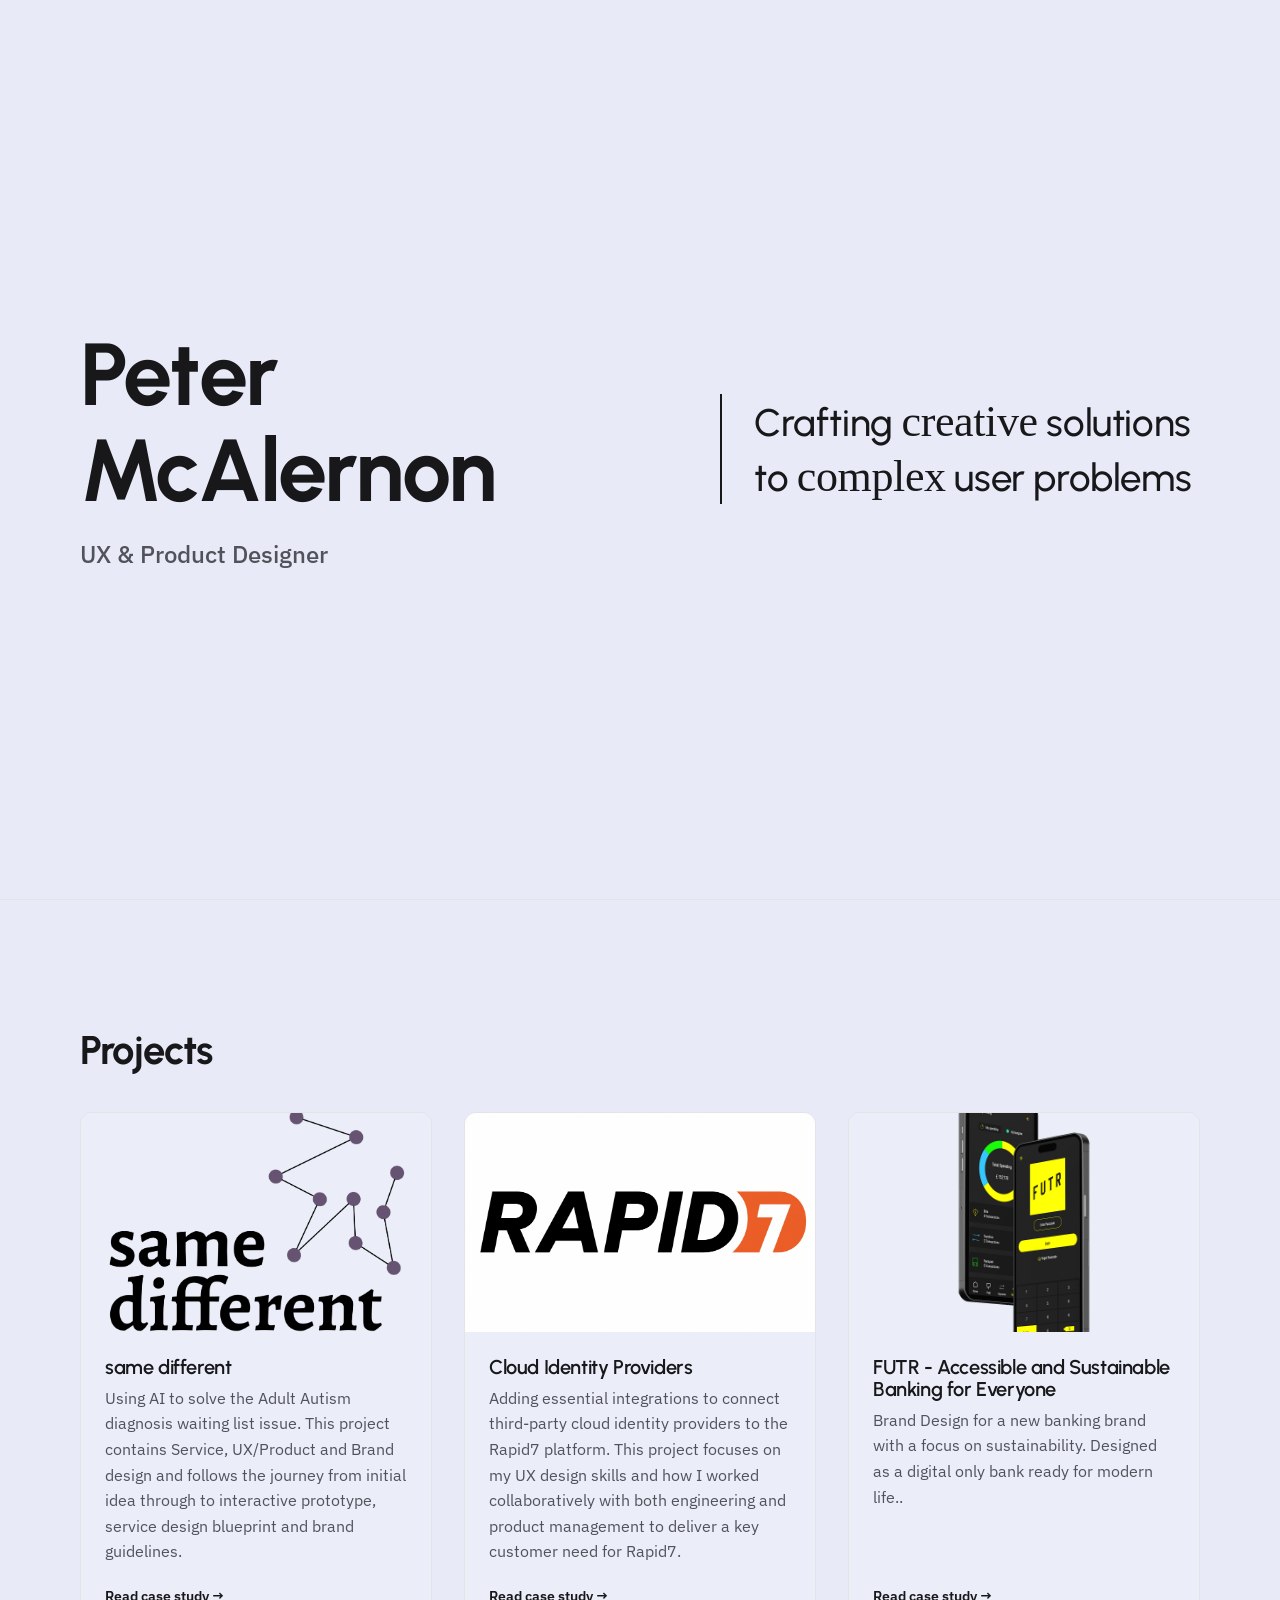
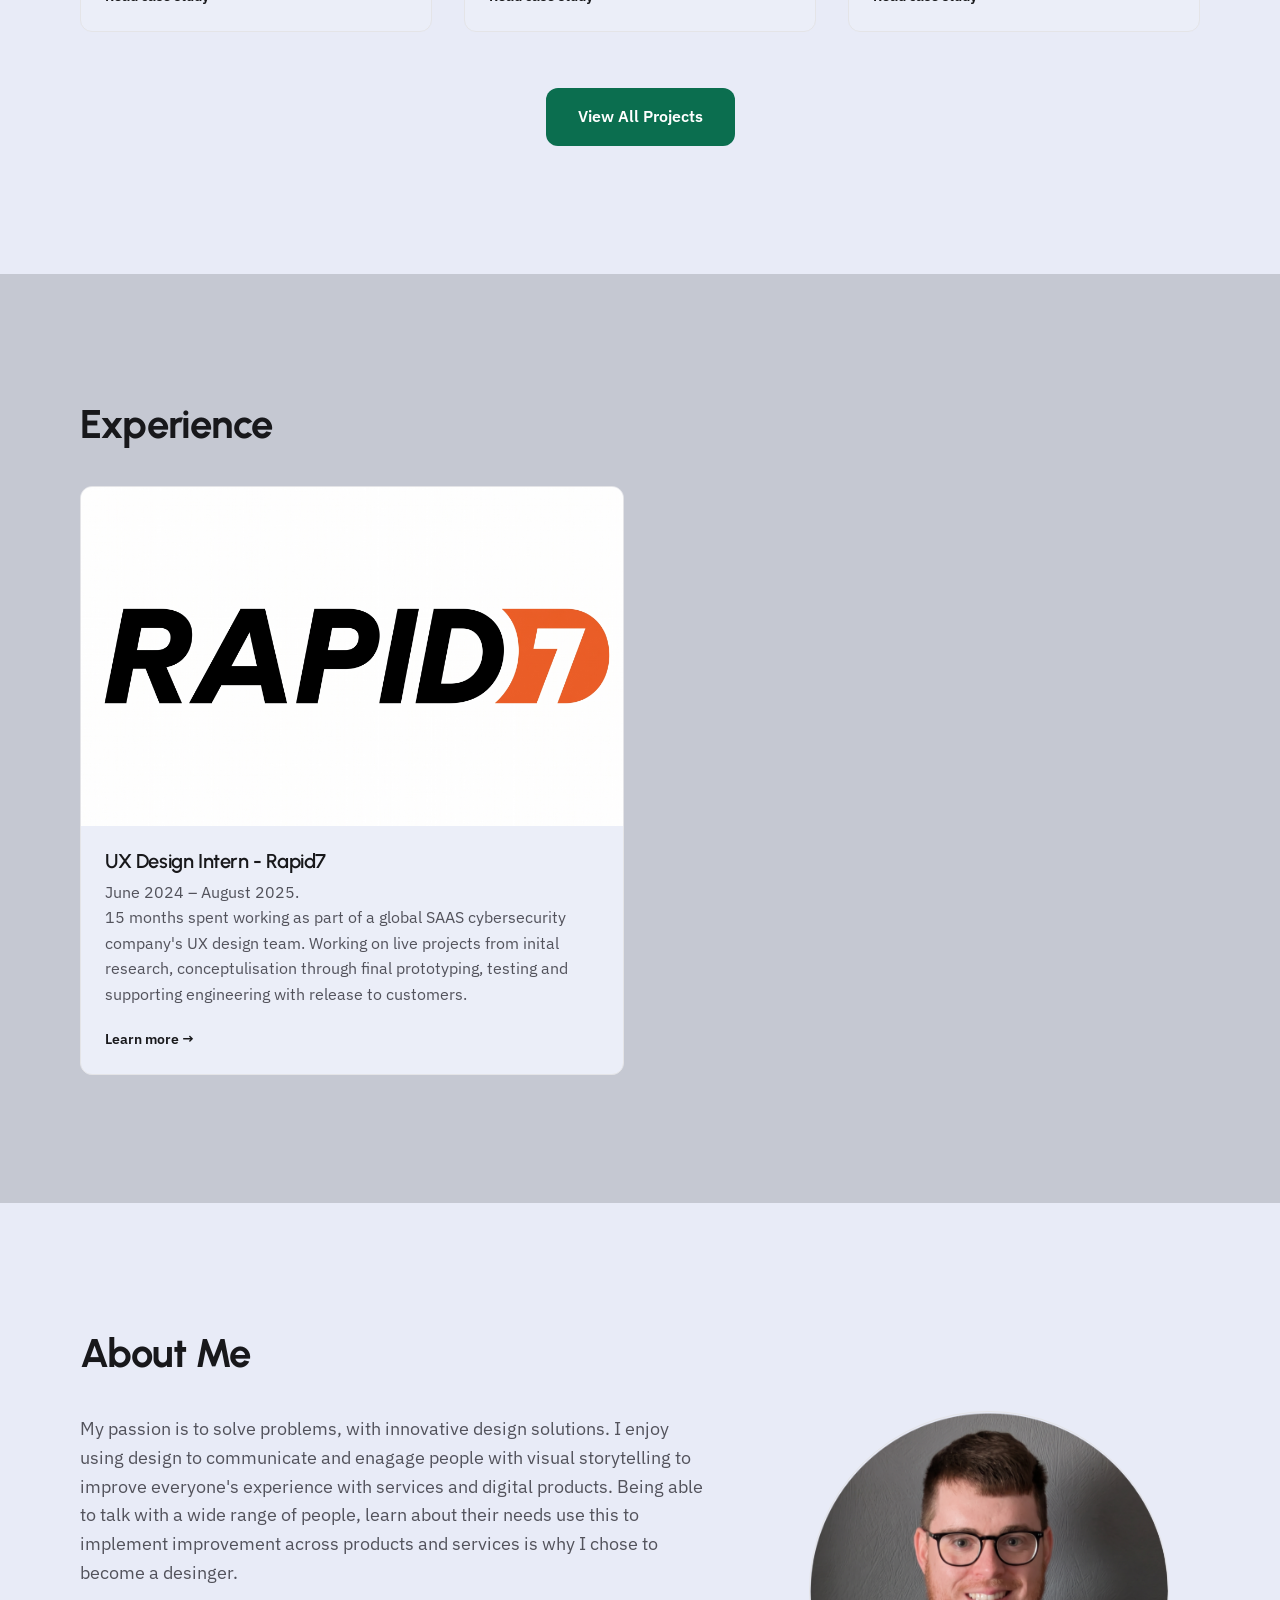
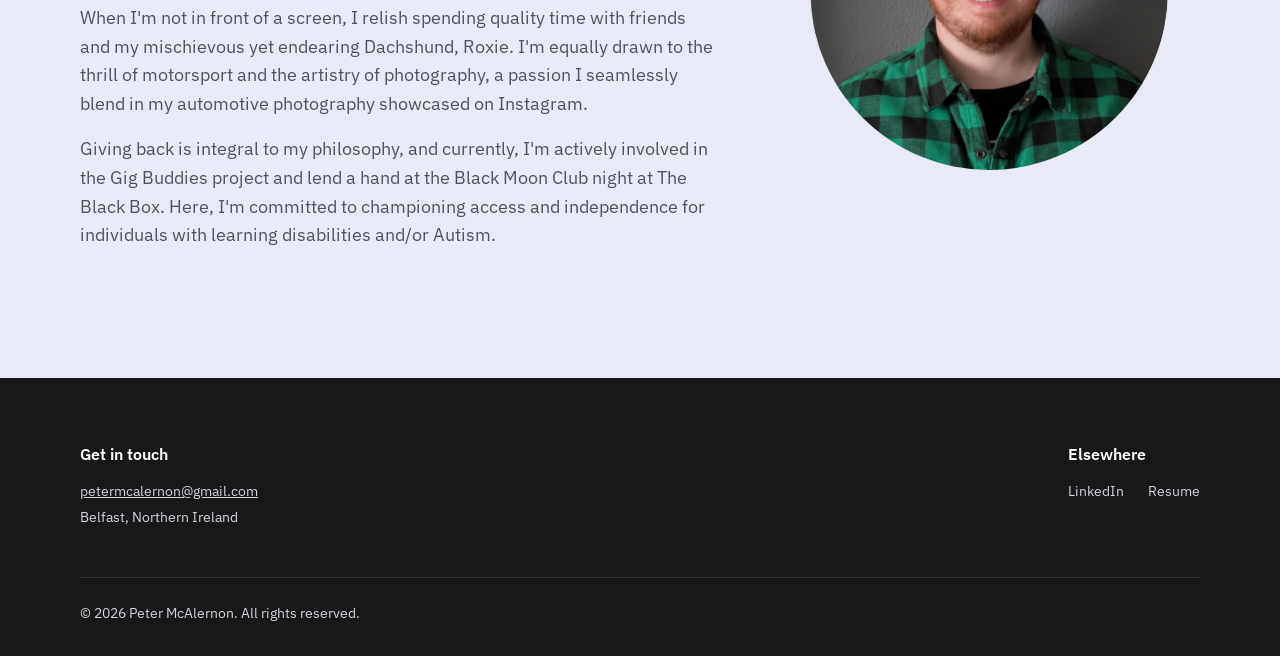
==== index.html @ b71086bf "Update index.html" ====
<!DOCTYPE html>
<!--
  ============================================================================
  PETER McALERNON — DESIGN PORTFOLIO
  ----------------------------------------------------------------------------
  EDITING GUIDE
  - Copy: replace any text between tags (look for "PLACEHOLDER" comments).
  - Links: replace every href="#" / "case-study-*.html" with your real URLs.
  - Images: replace every src="https://placehold.co/..." with your image path
    (e.g. src="images/project-1.jpg") and update the alt text to describe it.
  - Colours & fonts: edit the :root block at the top of style.css.
  ============================================================================
-->
<html lang="en">
<head>
  <meta charset="UTF-8" />
  <!-- Makes the layout scale correctly on phones -->
  <meta name="viewport" content="width=device-width, initial-scale=1.0" />

  <!-- PLACEHOLDER: browser tab title and search engine description -->
  <title>Peter McAlernon — UX &amp; Product Designer</title>
  <meta name="description" content="Portfolio of Peter McAlernon, UX & Product Designer." />

  <!-- Link to the stylesheet (keep style.css in the same folder) -->
  <link rel="stylesheet" href="style.css" />
</head>
<body>

  <!-- ======================================================================
       1. HERO / HEADER — full screen height, two sides
       ====================================================================== -->
  <header class="hero">
    <div class="container hero__inner">

      <!-- LEFT SIDE: name and job title -->
      <div class="hero__left">
        <h1 class="hero__name">Peter McAlernon</h1>
        <p class="hero__title">UX &amp; Product Designer</p>
      </div>

      <!-- RIGHT SIDE: statement -->
      <div class="hero__right">
      <p class="hero__statement">Crafting <span class="word-creative">creative</span> solutions to <span class="word-complex">complex</span> user problems</p>
      </div>

    </div>
  </header>

  <main>

    <!-- ====================================================================
         2. PROJECTS — 3 clickable cards + "View All Projects" button
         To add a card: copy one whole <a class="card">…</a> block.
         ==================================================================== -->
    <section class="section" id="projects" aria-labelledby="projects-heading">
      <div class="container">
        <!-- PLACEHOLDER: section heading -->
        <h2 class="section__heading" id="projects-heading">Projects</h2>

        <div class="card-grid">

          <!-- PROJECT CARD 1 — the whole card links to the case study -->
          <a class="card" href="case-study-1.html"> <!-- PLACEHOLDER link -->
            <img class="card__image" src=img/home/same-different-logo.png alt="same different logo" />
            <div class="card__body">
              <h3 class="card__title">same different</h3> <!-- PLACEHOLDER -->
              <p class="card__text">Using AI to solve the Adult Autism diagnosis waiting list issue. This project contains Service, UX/Product and Brand design and follows the journey from initial idea through to interactive prototype, service design blueprint and brand guidelines.</p> <!-- PLACEHOLDER -->
              <span class="card__link-label">Read case study →</span>
            </div>
          </a>

          <!-- PROJECT CARD 2 -->
          <a class="card" href="case-study-2.html"> <!-- PLACEHOLDER link -->
            <img class="card__image" src="img/home/rapid-7.png" alt="Rapid7 logo" />
            <div class="card__body">
              <h3 class="card__title">Cloud Identity Providers</h3> <!-- PLACEHOLDER -->
              <p class="card__text">Adding essential integrations to connect third-party cloud identity providers to the Rapid7 platform. This project focuses on my UX design skills and how I worked collaboratively with both engineering and product management to deliver a key customer need for Rapid7.</p> <!-- PLACEHOLDER -->
              <span class="card__link-label">Read case study →</span>
            </div>
          </a>

          <!-- PROJECT CARD 3 -->
          <a class="card" href="case-study-3.html"> <!-- PLACEHOLDER link -->
            <img class="card__image" src="img/home/futrmockup.png" alt="Image showing two phones with mockups of the FUTR UI on the screen." />
            <div class="card__body">
              <h3 class="card__title">FUTR - Accessible and Sustainable Banking for Everyone</h3> <!-- PLACEHOLDER -->
              <p class="card__text">Brand Design for a new banking brand with a focus on sustainability. Designed as a digital only bank ready for modern life..</p> <!-- PLACEHOLDER -->
              <span class="card__link-label">Read case study →</span>
            </div>
          </a>

        </div>

        <!-- CALL TO ACTION: links to your full projects page -->
        <div class="cta-wrapper">
          <a class="button" href="projects.html">View All Projects</a> <!-- PLACEHOLDER link -->
        </div>
      </div>
    </section>

    <!-- ====================================================================
         3. EXPERIENCE — 2 cards using the SAME card classes as Projects
         (no button in this section)
         ==================================================================== -->
    <section class="section section--alt" id="experience" aria-labelledby="experience-heading">
      <div class="container">
        <h2 class="section__heading" id="experience-heading">Experience</h2> <!-- PLACEHOLDER -->

        <!-- "card-grid--two" only changes the column count; cards are identical -->
        <div class="card-grid card-grid--two">

          <!-- EXPERIENCE CARD 1 -->
          <a class="card" href="#"> <!-- PLACEHOLDER link -->
            <img class="card__image" src="img/home/rapid-7.png" alt="Placeholder image for Company One" />
            <div class="card__body">
              <h3 class="card__title">UX Design Intern - Rapid7</h3> <!-- PLACEHOLDER -->
              <p class="card__text">June 2024 – August 2025.<br> 15 months spent working as part of a global SAAS cybersecurity company's UX design team. Working on live projects from inital research, conceptulisation through final prototyping, testing and supporting engineering with release to customers. </p> <!-- PLACEHOLDER -->
              <span class="card__link-label">Learn more →</span>
            </div>
          </a>
<!--
          <!-- EXPERIENCE CARD 2 
          <a class="card" href="#"> 
            <img class="card__image" src="https://placehold.co/800x500?text=Company+2" alt="Placeholder image for Company Two" />
            <div class="card__body">
              <h3 class="card__title">UX Designer, Company Two</h3> 
              <p class="card__text">2019 – 2022. A brief summary of your responsibilities and key achievements in this role.</p> 
              <span class="card__link-label">Learn more →</span>
            </div>
          </a>-->

        </div>
      </div>
    </section>

    <!-- ====================================================================
         4. ABOUT ME — text left, circular photo right (stacks on mobile)
         ==================================================================== -->
    <section class="section" id="about" aria-labelledby="about-heading">
      <div class="container about__inner">

        <!-- LEFT SIDE: text -->
        <div class="about__text">
          <h2 class="section__heading" id="about-heading">About Me</h2>
          <!-- PLACEHOLDER: replace with your bio -->
           <p>My passion is to solve problems, with innovative design solutions. I enjoy using design to communicate and enagage people with visual storytelling to improve everyone's experience with services and digital products. Being able to talk with a wide range of people, learn about their needs use this to implement improvement across products and services is why I chose to become a desinger.</p>
            <p>When I'm not in front of a screen, I relish spending quality time with friends and my mischievous yet endearing Dachshund, Roxie. I'm equally drawn to the thrill of motorsport and the artistry of photography, a passion I seamlessly blend in my automotive photography showcased on Instagram.</p>
            <p>Giving back is integral to my philosophy, and currently, I'm actively involved in the Gig Buddies project and lend a hand at the Black Moon Club night at The Black Box. Here, I'm committed to championing access and independence for individuals with learning disabilities and/or Autism.</p>   
        </div>

        <!-- RIGHT SIDE: profile photo (circle shape comes from style.css) -->
        <img class="about__photo" src="img/home/circle.png" alt="Portrait of Peter McAlernon" /> <!-- PLACEHOLDER image -->

      </div>
    </section>

  </main>

  <!-- ======================================================================
       5. FOOTER — contact info and links
       ====================================================================== -->
  <footer class="footer">
    <div class="container">
      <div class="footer__inner">

        <!-- Contact details -->
        <div class="footer__contact">
          <p class="footer__heading">Get in touch</p>
          <p><a href="mailto:petermcalernon@gmail.com">petermcalernon@gmail.com</a></p> <!-- PLACEHOLDER -->
          <p>Belfast, Northern Ireland</p> <!-- PLACEHOLDER -->
        </div>

        <!-- Links (add or remove <li> items as needed) -->
        <nav aria-label="Footer">
          <p class="footer__heading">Elsewhere</p>
          <ul class="footer__links">
            <li><a href="#">LinkedIn</a></li> <!-- PLACEHOLDER -->
            <li><a href="#">Resume</a></li>   <!-- PLACEHOLDER -->
          </ul>
        </nav>

      </div>

      <!-- Copyright line -->
      <div class="footer__bottom">
        <p>&copy; 2026 Peter McAlernon. All rights reserved.</p>
      </div>
    </div>
  </footer>

</body>
</html>
---- style.css ----
/* ==========================================================================
   PETER McALERNON — DESIGN PORTFOLIO STYLESHEET
   --------------------------------------------------------------------------
   HOW TO USE THIS FILE
   1. Change colours, fonts, spacing, and radius in the ":root" block
      (section 1). Every other rule reads from these variables, so one edit
      updates the whole site.
   2. To change fonts, swap the Google Fonts @import below AND the
      --font-heading / --font-body variables.
   3. Each section of the page has its own block below, in the same order
      as the page itself.
   ========================================================================== */


/* --------------------------------------------------------------------------
   0. FONT IMPORT (PLACEHOLDER)
   Replace this URL with any Google Fonts (or other) stylesheet link.
   Remember to update --font-heading and --font-body below to match.
   -------------------------------------------------------------------------- */

@import url('https://fonts.googleapis.com/css2?family=IBM+Plex+Sans:ital,wght@0,100..700;1,100..700&family=Story+Script&family=Turret+Road:wght@200;300;400;500;700;800&family=Urbanist:ital,wght@0,100..900;1,100..900&display=swap');


/* --------------------------------------------------------------------------
   1. DESIGN TOKENS (EDIT ME FIRST)
   All colours, fonts, and sizes live here as CSS custom properties.
   -------------------------------------------------------------------------- */
:root {
  /* ---- Colours (PLACEHOLDERS) ---- */
  --color-bg: #E8EBF7;            /* Main page background */
  --color-bg-alt: #c5c8d2;        /* Alternate section background (Experience) 15% Darker*/
  --color-surface: #ebeef8;       /* Card background */
  --color-text: #18181b;          /* Primary text colour */
  --color-text-muted: #52525b;    /* Secondary / body text colour */
  --color-border: #e4e4e7;        /* Hairlines and card borders */
  --color-accent: #0B6E4F;        /* Buttons and links  Emerald Green*/
  --color-accent-contrast: #ffffff; /* Text shown on top of the accent colour */
  --color-footer-bg: #18181b;     /* Footer background */
  --color-footer-text: #d4d4d8;   /* Footer text */
  /* ---- Typography (PLACEHOLDERS) ---- */
  --font-heading: "Urbanist", system-ui, -apple-system, "Segoe UI", sans-serif;
  --font-body: "IBM Plex Sans", system-ui, -apple-system, "Segoe UI", sans-serif;
  /* Fluid font sizes: clamp(min, preferred, max) scales with screen width */
  --text-hero: clamp(2.75rem, 7vw, 5.5rem);   /* Your name */
  --text-hero-sub: clamp(1.125rem, 2vw, 1.5rem); /* Job title */
  --text-statement: clamp(1.5rem, 3vw, 2.5rem);  /* Right-side hero phrase */
  --text-statement-special: clamp(1.75rem, 4vw, 2.75rem);  /* Creative and Complex*/
  --text-h2: clamp(1.75rem, 3.5vw, 2.5rem);   /* Section headings */
  --text-h3: 1.25rem;                         /* Card titles */
  --text-body: 1rem;                          /* Paragraphs */
  --text-small: 0.875rem;                     /* Footer, captions */
  /* ---- Layout ---- */
  --container-width: 1200px;      /* Max width of page content */
  --gutter: clamp(1.25rem, 4vw, 2.5rem); /* Side padding on the page */
  --section-space: clamp(4rem, 10vw, 8rem); /* Vertical space between sections */
  --radius: 12px;                 /* Corner rounding for cards and buttons */
  /* ---- Motion ---- */
  --ease-out: cubic-bezier(0.23, 1, 0.32, 1);
  --hover-scale: 1.03;            /* How much cards grow on hover */
}
/* --------------------------------------------------------------------------
   2. BASE / RESET
   Sensible defaults so the site looks consistent in every browser.
   -------------------------------------------------------------------------- */
*,
*::before,
*::after {
  box-sizing: border-box;
}
html {
  scroll-behavior: smooth;
}
body {
  margin: 0;
  background: var(--color-bg);
  color: var(--color-text);
  font-family: var(--font-body);
  font-size: var(--text-body);
  line-height: 1.6;
  -webkit-font-smoothing: antialiased;
}
img {
  display: block;
  max-width: 100%;
  height: auto;
}
h1, h2, h3, p {
  margin: 0;
}
h1, h2, h3 {
  font-family: var(--font-heading);
  line-height: 1.1;
  letter-spacing: -0.02em;
}
a {
  color: inherit;
}
/* Visible keyboard focus for accessibility */
a:focus-visible {
  outline: 2px solid var(--color-accent);
  outline-offset: 4px;
}
/* --------------------------------------------------------------------------
   3. SHARED LAYOUT HELPERS
   .container centres content; .section adds vertical spacing.
   -------------------------------------------------------------------------- */
.container {
  width: 100%;
  max-width: var(--container-width);
  margin: 0 auto;
  padding: 0 var(--gutter);
}
.section {
  padding: var(--section-space) 0;
}
/* Alternate background, used on the Experience section */
.section--alt {
  background: var(--color-bg-alt);
}
.section__heading {
  font-size: var(--text-h2);
  margin-bottom: 2.5rem;
}
/* --------------------------------------------------------------------------
   4. HERO / HEADER
   Full viewport height, two columns vertically centred.
   Stacks into one column on mobile (see media query in section 10).
   -------------------------------------------------------------------------- */
.hero {
  min-height: 100vh;          /* Fallback for older browsers */
  min-height: 100svh;         /* Accounts for mobile browser toolbars */
  display: flex;
  align-items: center;        /* Vertically centres the content */
  border-bottom: 1px solid var(--color-border);
}
.hero__inner {
  display: grid;
  grid-template-columns: 1.2fr 1fr; /* Left side slightly wider */
  gap: 4rem;
  align-items: center;        /* Vertically aligns left and right sides */
}
/* Left side: name */
.hero__name {
  font-size: var(--text-hero);
  font-weight: 700;
}
/* Left side: job title */
.hero__title {
  margin-top: 1rem;
  font-size: var(--text-hero-sub);
  font-weight: 500;
  color: var(--color-text-muted);
}
/* Right side: statement */
.hero__statement {
  font-family: var(--font-heading);
  font-size: var(--text-statement);
  font-weight: 500;
  line-height: 1.25;
  letter-spacing: -0.01em;
  padding-left: 2rem;
  border-left: 2px solid var(--color-text); /* Vertical rule; delete to remove */
}
.word-creative {
  font-family: 'Story-Script';
font-size: var(--text-statement-special);
}
.word-complex {
  font-family: "Turret-Road";
  font-size: var(--text-statement-special);

}
/* --------------------------------------------------------------------------
   5. CARD GRID + CARDS
   Shared by BOTH the Projects and Experience sections.
   The whole card is an <a> tag, so the entire card is clickable.
   -------------------------------------------------------------------------- */
.card-grid {
  display: grid;
  grid-template-columns: repeat(3, 1fr); /* 3 columns on desktop */
  gap: 2rem;
}
/* Two-column variant for the Experience section (cards stay identical) */
.card-grid--two {
  grid-template-columns: repeat(2, 1fr);
}
.card {
  display: flex;
  flex-direction: column;
  height: 100%;
  background: var(--color-surface);
  border: 1px solid var(--color-border);
  border-radius: var(--radius);
  overflow: hidden;
  text-decoration: none;
  color: inherit;
  /* The hover animation: only transform and shadow are animated */
  transition:
    transform 250ms var(--ease-out),
    box-shadow 250ms var(--ease-out);
}
/* HOVER EFFECT: card grows slightly. Change --hover-scale in :root */
.card:hover,
.card:focus-visible {
  transform: scale(var(--hover-scale));
  box-shadow: 0 12px 32px rgba(0, 0, 0, 0.08);
}
.card__image {
  width: 100%;
  aspect-ratio: 16 / 10;      /* Keeps every image the same shape */
  object-fit: cover;
  background: var(--color-surface);
}
.card__body {
  display: flex;
  flex-direction: column;
  flex: 1;
  padding: 1.5rem;
}
.card__title {
  font-size: var(--text-h3);
  font-weight: 600;
  margin-bottom: 0.5rem;
}
.card__text {
  color: var(--color-text-muted);
}
/* "Read case study" prompt, pinned to the card bottom so cards align */
.card__link-label {
  margin-top: auto;
  padding-top: 1.25rem;
  font-size: var(--text-small);
  font-weight: 600;
}

/* --------------------------------------------------------------------------
   6. CALL-TO-ACTION BUTTON
   Used for "View All Projects".
   -------------------------------------------------------------------------- */
.cta-wrapper {
  display: flex;
  justify-content: center;
  margin-top: 3.5rem;
}
.button {
  display: inline-block;
  padding: 1rem 2rem;
  background: var(--color-accent);
  color: var(--color-accent-contrast);
  font-weight: 600;
  text-decoration: none;
  white-space: nowrap;
  border-radius: var(--radius);
  transition:
    opacity 150ms var(--ease-out),
    transform 150ms var(--ease-out);
}
.button:hover {
  opacity: 0.85;
}
.button:active {
  transform: scale(0.97);
}
/* --------------------------------------------------------------------------
   7. ABOUT ME
   Two columns: text on the left, circular photo on the right.
   -------------------------------------------------------------------------- */
.about__inner {
  display: grid;
  grid-template-columns: 1.5fr 1fr;
  gap: 4rem;
  align-items: center;
}
.about__text p {
  color: var(--color-text-muted);
  font-size: 1.125rem;
  max-width: 60ch;            /* Keeps lines a comfortable reading length */
}
.about__text p + p {
  margin-top: 1rem;
}
/* PERFECT CIRCLE: equal width/height via aspect-ratio + 50% radius */
.about__photo {
  width: 100%;
  max-width: 360px;           /* Change to resize the photo */
  aspect-ratio: 1 / 1;
  border-radius: 50%;
  object-fit: cover;
  justify-self: center;
  border: 1px solid var(--color-border);
}
/* --------------------------------------------------------------------------
   8. FOOTER
   -------------------------------------------------------------------------- */
.footer {
  background: var(--color-footer-bg);
  color: var(--color-footer-text);
  padding: 4rem 0 2rem;
  font-size: var(--text-small);
}
.footer__inner {
  display: flex;
  flex-wrap: wrap;
  justify-content: space-between;
  gap: 2.5rem;
}
.footer__heading {
  color: #ffffff;
  font-size: 1rem;
  font-weight: 600;
  margin-bottom: 0.75rem;
}
.footer__contact p + p {
  margin-top: 0.25rem;
}
.footer__links {
  list-style: none;
  margin: 0;
  padding: 0;
  display: flex;
  flex-wrap: wrap;
  gap: 1.5rem;
}
.footer__links a {
  text-decoration: none;
  transition: color 150ms var(--ease-out);
}
.footer__links a:hover {
  color: #ffffff;
  text-decoration: underline;
}
.footer__bottom {
  margin-top: 3rem;
  padding-top: 1.5rem;
  border-top: 1px solid rgba(255, 255, 255, 0.12);
}
/* --------------------------------------------------------------------------
   9. REDUCED MOTION
   Turns off animation for visitors who have asked their device for less motion.
   -------------------------------------------------------------------------- */
@media (prefers-reduced-motion: reduce) {
  html { scroll-behavior: auto; }
  .card,
  .button { transition: none; }
  .card:hover,
  .card:focus-visible { transform: none; }
}
/* --------------------------------------------------------------------------
   10. RESPONSIVE BREAKPOINTS
   Tablet (≤ 960px), smartphone (≤ 767px) and small phone (≤ 640px).
   -------------------------------------------------------------------------- */

/* Tablet */
@media (max-width: 960px) {
  .card-grid {
    grid-template-columns: repeat(2, 1fr);
  }
}
/* Smartphones (≤ 767px) — covers large phones and phones in landscape.
   Change 767px here to adjust when the Hero and Projects go single column. */
@media (max-width: 767px) {
  /* HERO: single column — name + title on top, statement below */
  .hero__inner {
    grid-template-columns: 1fr;
    gap: 2.5rem;
  }
  /* Divider switches from vertical (left edge) to horizontal (top edge)
     now that the columns are stacked */
  .hero__statement {
    padding-left: 0;
    padding-top: 2rem;
    border-left: none;
    border-top: 2px solid var(--color-text);
  }
  /* PROJECTS (and Experience): cards stack in a single column */
  .card-grid,
  .card-grid--two {
    grid-template-columns: 1fr;
  }
}
/* Small phones (≤ 640px) */
@media (max-width: 640px) {
  /* About stacks: photo appears above the text */
  .about__inner {
    grid-template-columns: 1fr;
    gap: 2.5rem;
  }
  .about__photo {
    order: -1;                /* Delete this line to put the photo below */
    max-width: 240px;
  }
  .footer__inner {
    flex-direction: column;
  }
}
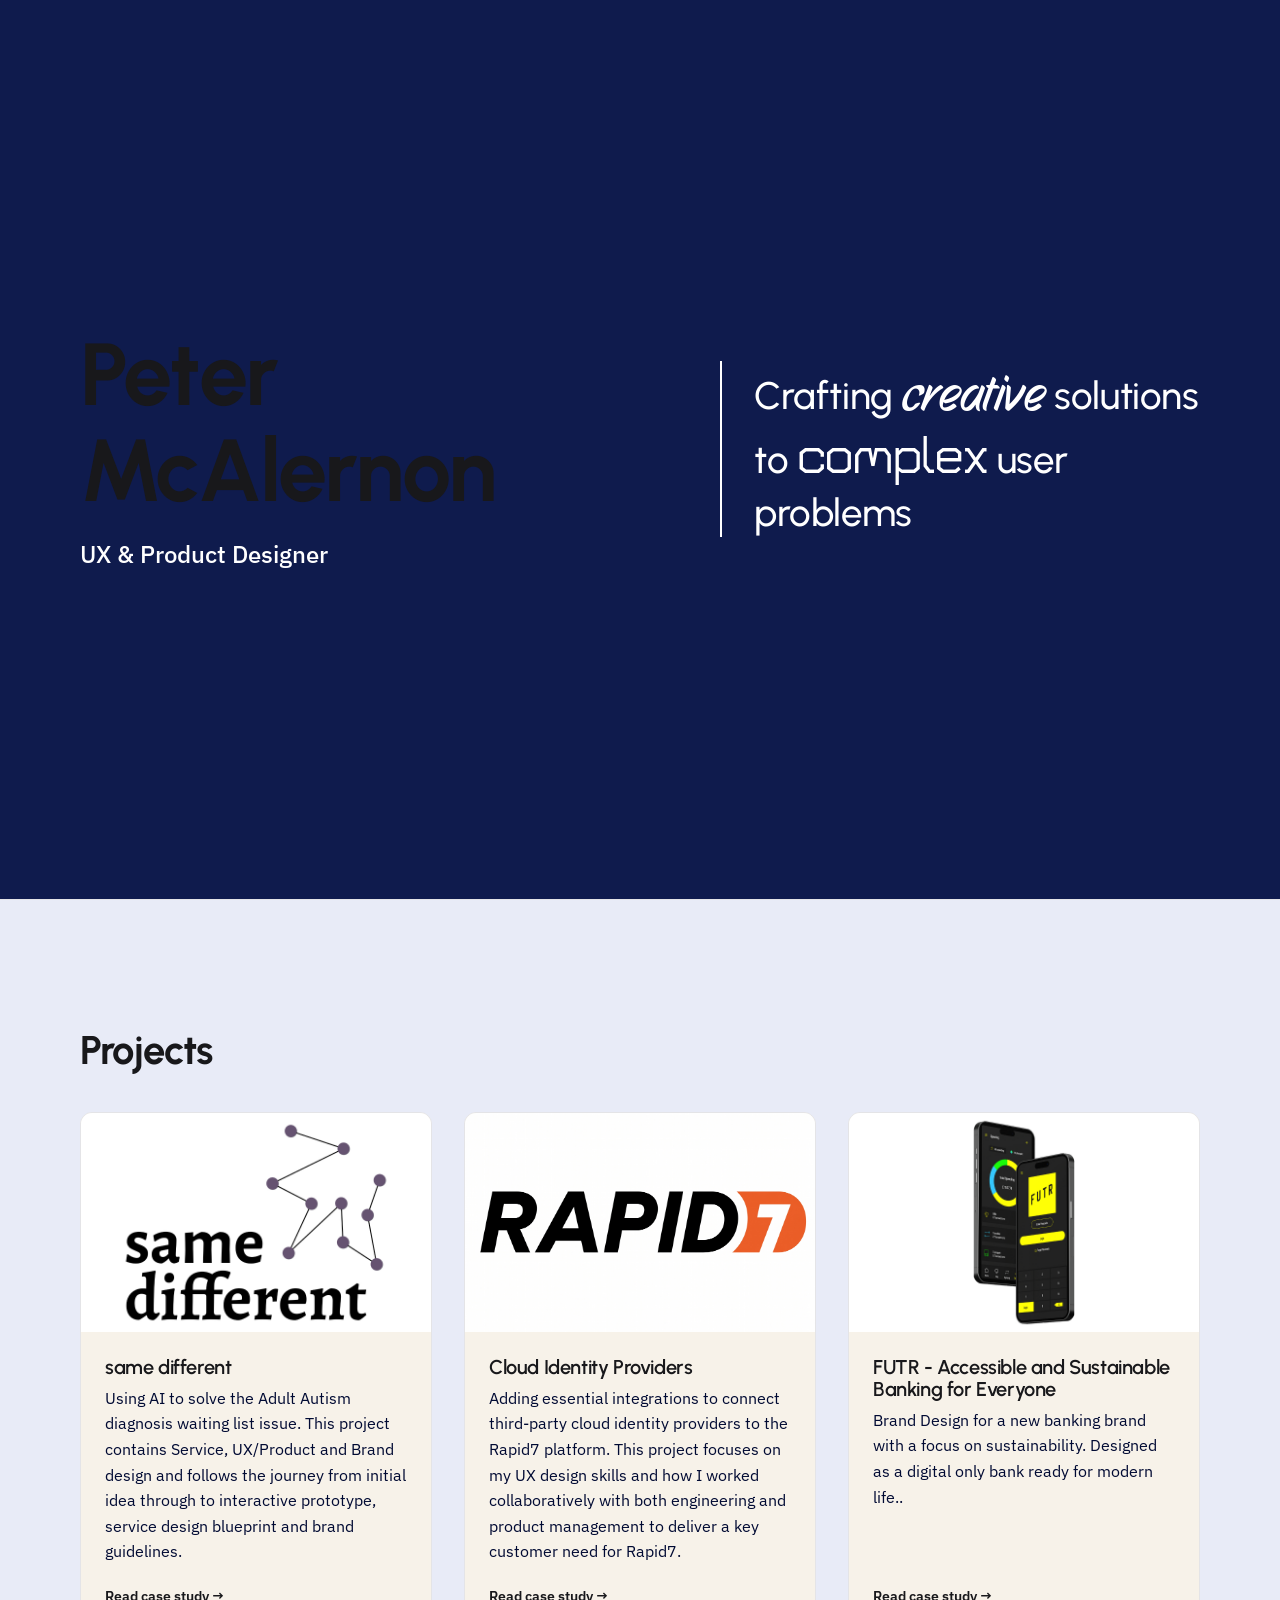
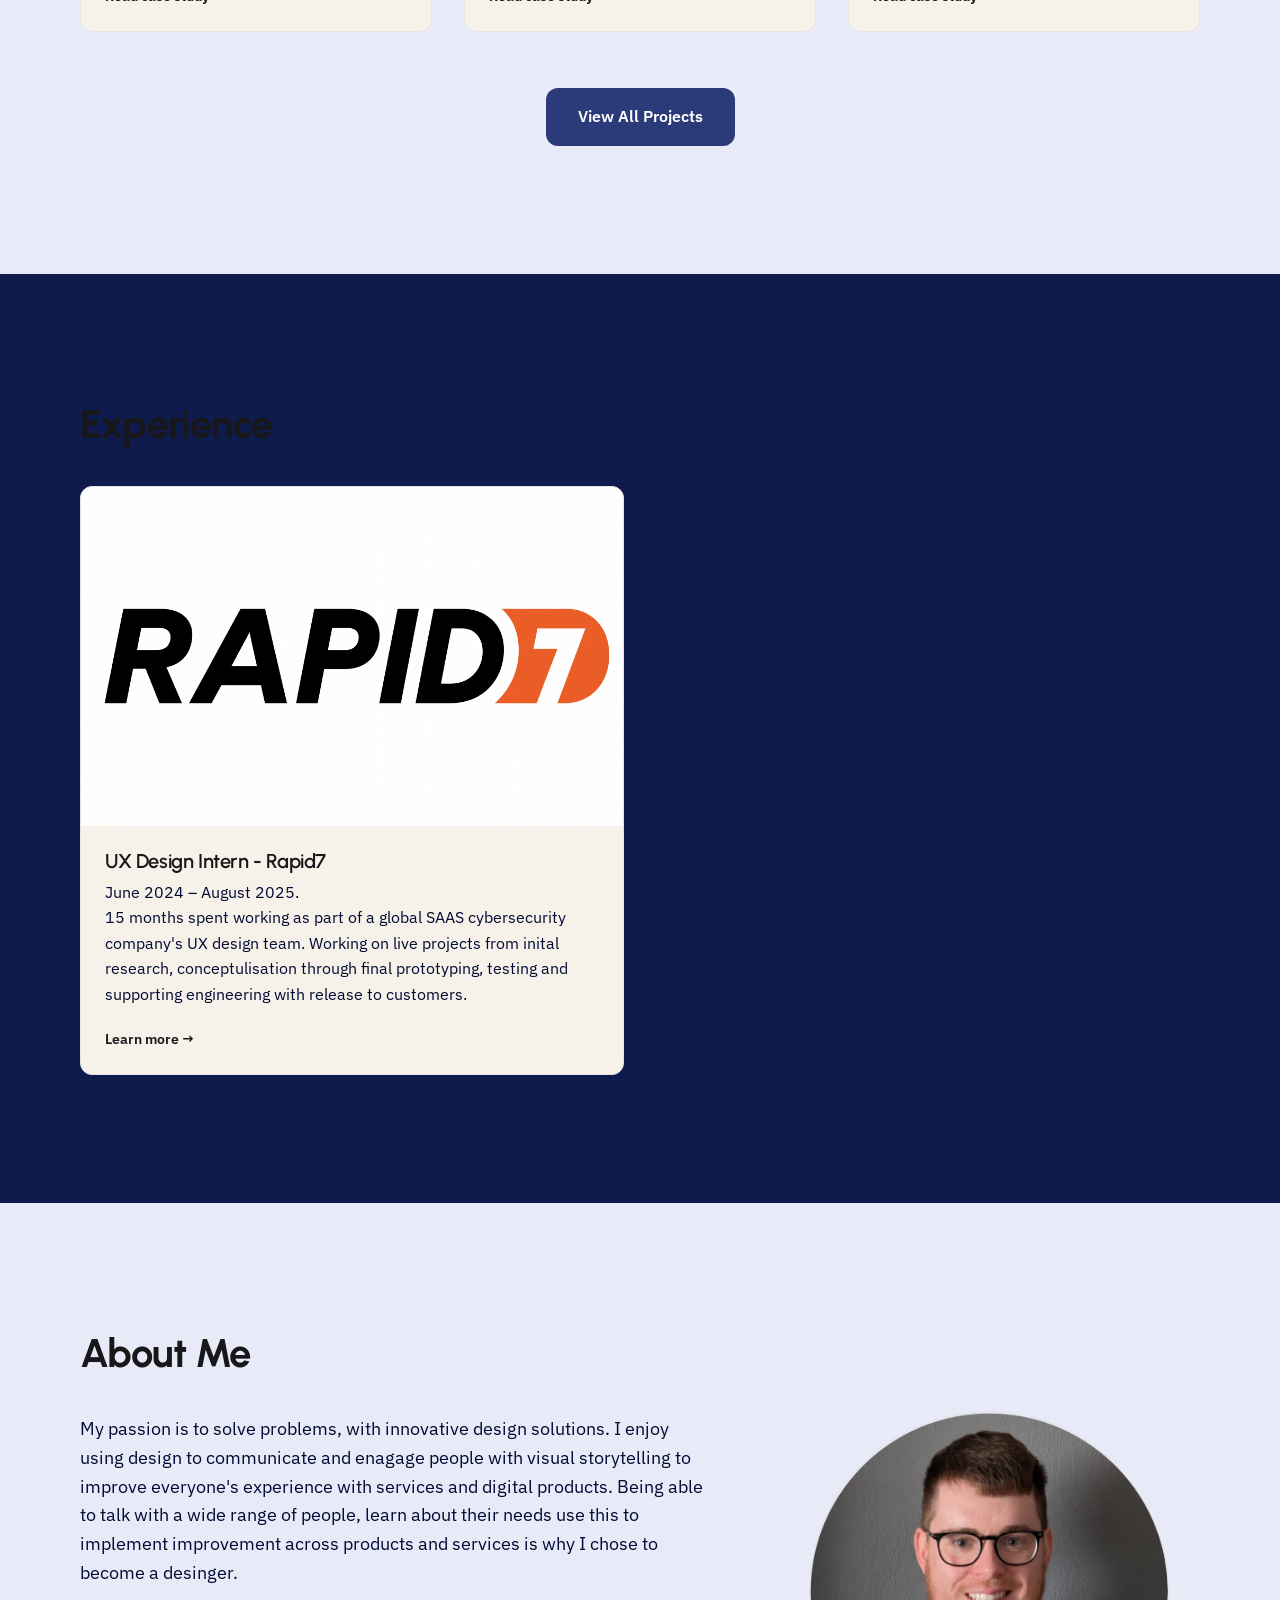
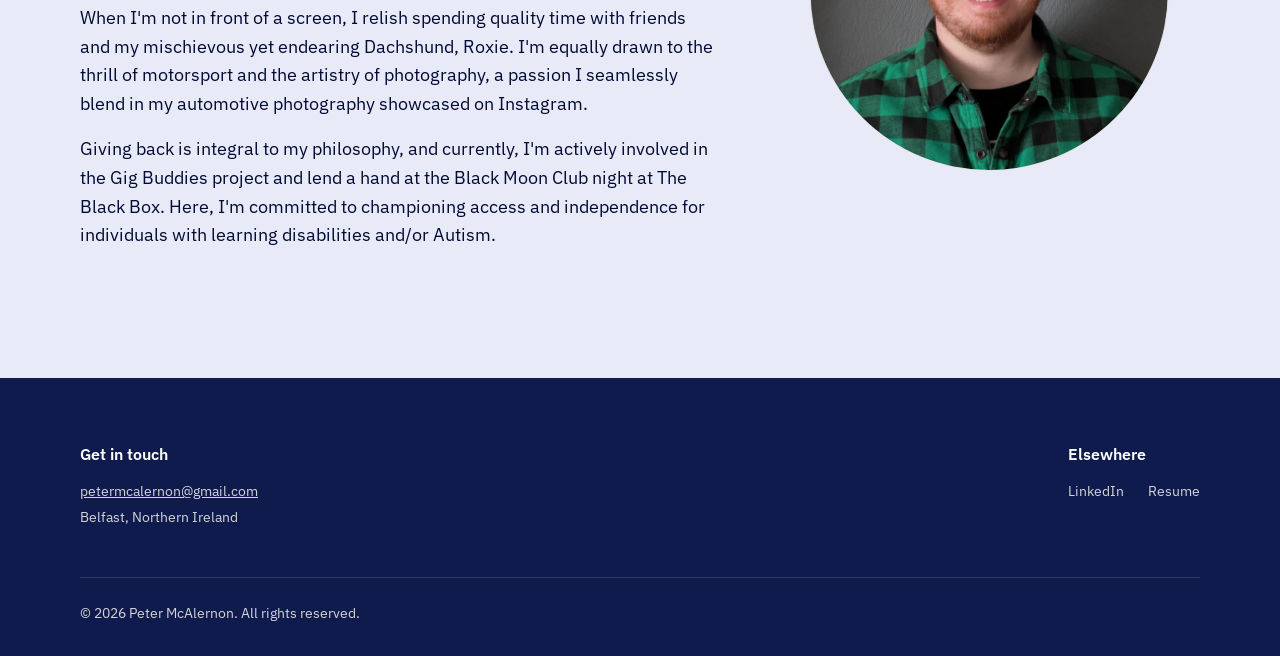
==== commit 7acefa20: "Update index.html" ====
--- a/index.html
+++ b/index.html
@@ -61,7 +61,7 @@
 
           <!-- PROJECT CARD 1 — the whole card links to the case study -->
           <a class="card" href="case-study-1.html"> <!-- PLACEHOLDER link -->
-            <img class="card__image" src=img/home/same-different-logo.png alt="same different logo" />
+            <img class="card__image" src=img/home/same-different-logo.jpg alt="same different logo" />
             <div class="card__body">
               <h3 class="card__title">same different</h3> <!-- PLACEHOLDER -->
               <p class="card__text">Using AI to solve the Adult Autism diagnosis waiting list issue. This project contains Service, UX/Product and Brand design and follows the journey from initial idea through to interactive prototype, service design blueprint and brand guidelines.</p> <!-- PLACEHOLDER -->
@@ -81,7 +81,7 @@
 
           <!-- PROJECT CARD 3 -->
           <a class="card" href="case-study-3.html"> <!-- PLACEHOLDER link -->
-            <img class="card__image" src="img/home/futrmockup.png" alt="Image showing two phones with mockups of the FUTR UI on the screen." />
+            <img class="card__image" src="img/home/futrmockup.jpg" alt="Image showing two phones with mockups of the FUTR UI on the screen." />
             <div class="card__body">
               <h3 class="card__title">FUTR - Accessible and Sustainable Banking for Everyone</h3> <!-- PLACEHOLDER -->
               <p class="card__text">Brand Design for a new banking brand with a focus on sustainability. Designed as a digital only bank ready for modern life..</p> <!-- PLACEHOLDER -->
--- a/style.css
+++ b/style.css
@@ -28,23 +28,26 @@
 :root {
   /* ---- Colours (PLACEHOLDERS) ---- */
   --color-bg: #E8EBF7;            /* Main page background */
-  --color-bg-alt: #c5c8d2;        /* Alternate section background (Experience) 15% Darker*/
-  --color-surface: #ebeef8;       /* Card background */
+  --color-bg-alt: #0F1B4D;        /* Alternate section background (Experience) */
+  --color-surface: #F7F2E9;       /* Card background */
   --color-text: #18181b;          /* Primary text colour */
-  --color-text-muted: #52525b;    /* Secondary / body text colour */
+  --color-text-muted: #000A33;    /* Secondary / body text colour */
+  --color-text-alt: #ffffff;    /* text colour on dark background */
   --color-border: #e4e4e7;        /* Hairlines and card borders */
-  --color-accent: #0B6E4F;        /* Buttons and links  Emerald Green*/
+  --color-accent: #2B3A78;        /* Buttons and links  Purple*/
   --color-accent-contrast: #ffffff; /* Text shown on top of the accent colour */
-  --color-footer-bg: #18181b;     /* Footer background */
+  --color-footer-bg: #0F1B4D;     /* Footer background */
   --color-footer-text: #d4d4d8;   /* Footer text */
   /* ---- Typography (PLACEHOLDERS) ---- */
   --font-heading: "Urbanist", system-ui, -apple-system, "Segoe UI", sans-serif;
   --font-body: "IBM Plex Sans", system-ui, -apple-system, "Segoe UI", sans-serif;
+   --font-special1: "Story Script", system-ui, -apple-system, "Segoe UI", sans-serif;
+   --font-special2: "Turret Road", system-ui, -apple-system, "Segoe UI", sans-serif;
   /* Fluid font sizes: clamp(min, preferred, max) scales with screen width */
-  --text-hero: clamp(2.75rem, 7vw, 5.5rem);   /* Your name */
+  --text-hero: clamp(2.75rem, 7vw, 5.5rem);   /* Your name */ 
   --text-hero-sub: clamp(1.125rem, 2vw, 1.5rem); /* Job title */
   --text-statement: clamp(1.5rem, 3vw, 2.5rem);  /* Right-side hero phrase */
-  --text-statement-special: clamp(1.75rem, 4vw, 2.75rem);  /* Creative and Complex*/
+  --text-statement-special: clamp(2rem, 4vw, 4rem);  /* Creative and Complex*/
   --text-h2: clamp(1.75rem, 3.5vw, 2.5rem);   /* Section headings */
   --text-h3: 1.25rem;                         /* Card titles */
   --text-body: 1rem;                          /* Paragraphs */
@@ -132,6 +135,7 @@
   display: flex;
   align-items: center;        /* Vertically centres the content */
   border-bottom: 1px solid var(--color-border);
+  background-color: var(--color-bg-alt);
 }
 .hero__inner {
   display: grid;
@@ -149,7 +153,7 @@
   margin-top: 1rem;
   font-size: var(--text-hero-sub);
   font-weight: 500;
-  color: var(--color-text-muted);
+  color: var(--color-text-alt);
 }
 /* Right side: statement */
 .hero__statement {
@@ -159,14 +163,15 @@
   line-height: 1.25;
   letter-spacing: -0.01em;
   padding-left: 2rem;
-  border-left: 2px solid var(--color-text); /* Vertical rule; delete to remove */
+  border-left: 2px solid var(--color-text-alt); /* Vertical rule; delete to remove */
+   color: var(--color-text-alt);
 }
 .word-creative {
-  font-family: 'Story-Script';
+  font-family: var(--font-special1);
 font-size: var(--text-statement-special);
 }
 .word-complex {
-  font-family: "Turret-Road";
+  font-family: var(--font-special2);
   font-size: var(--text-statement-special);
 
 }
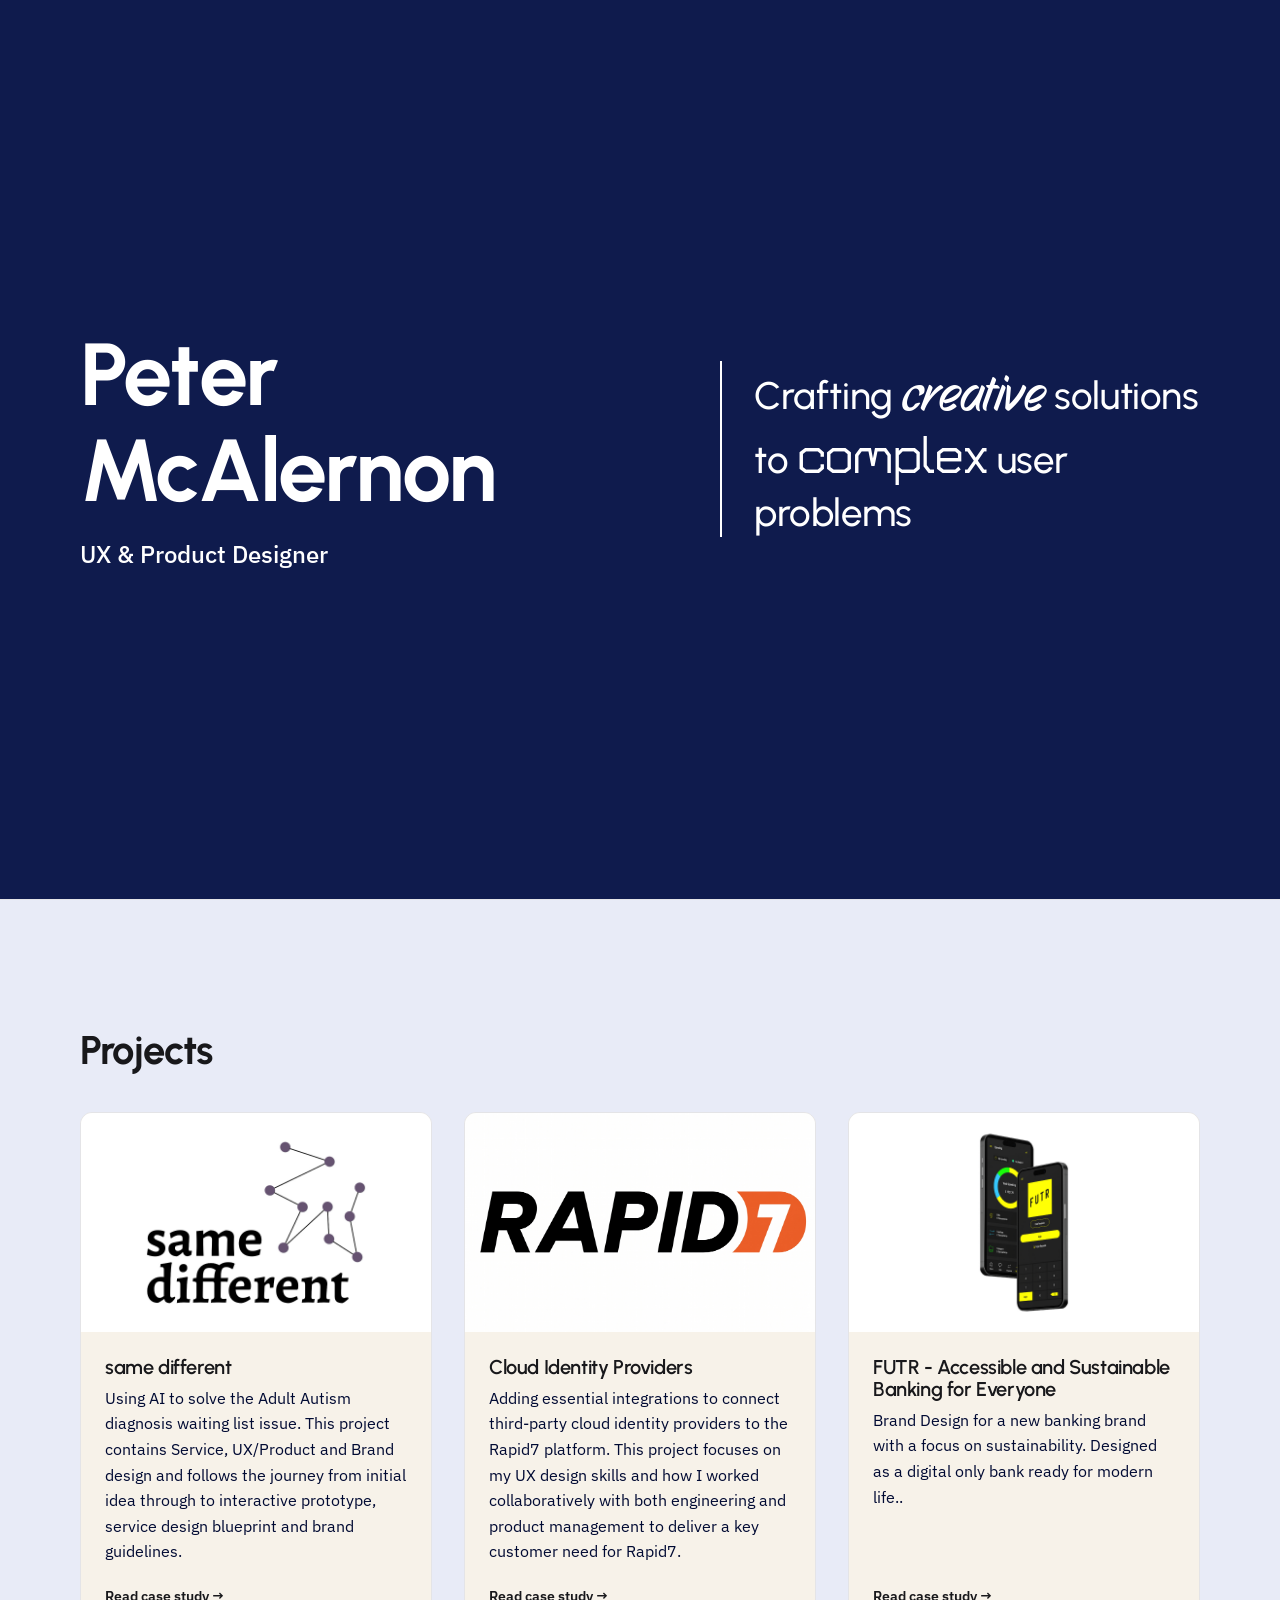
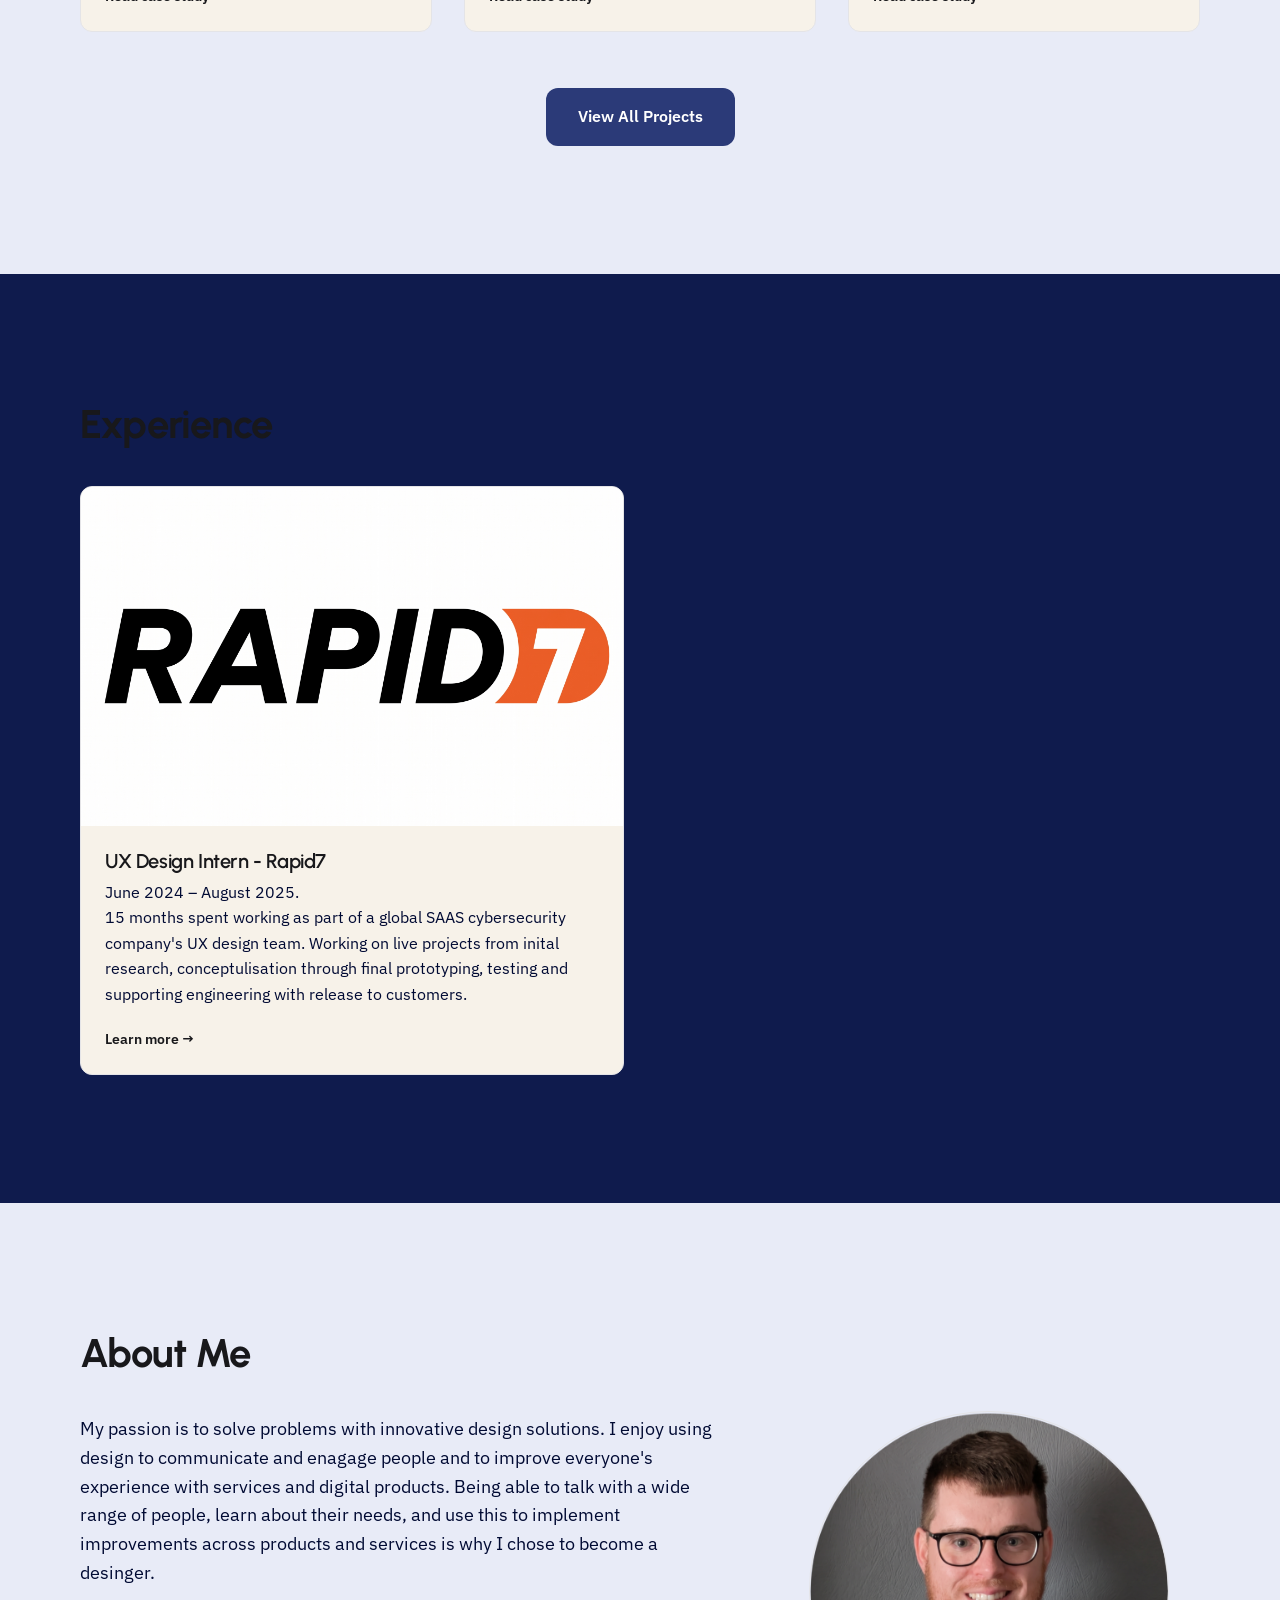
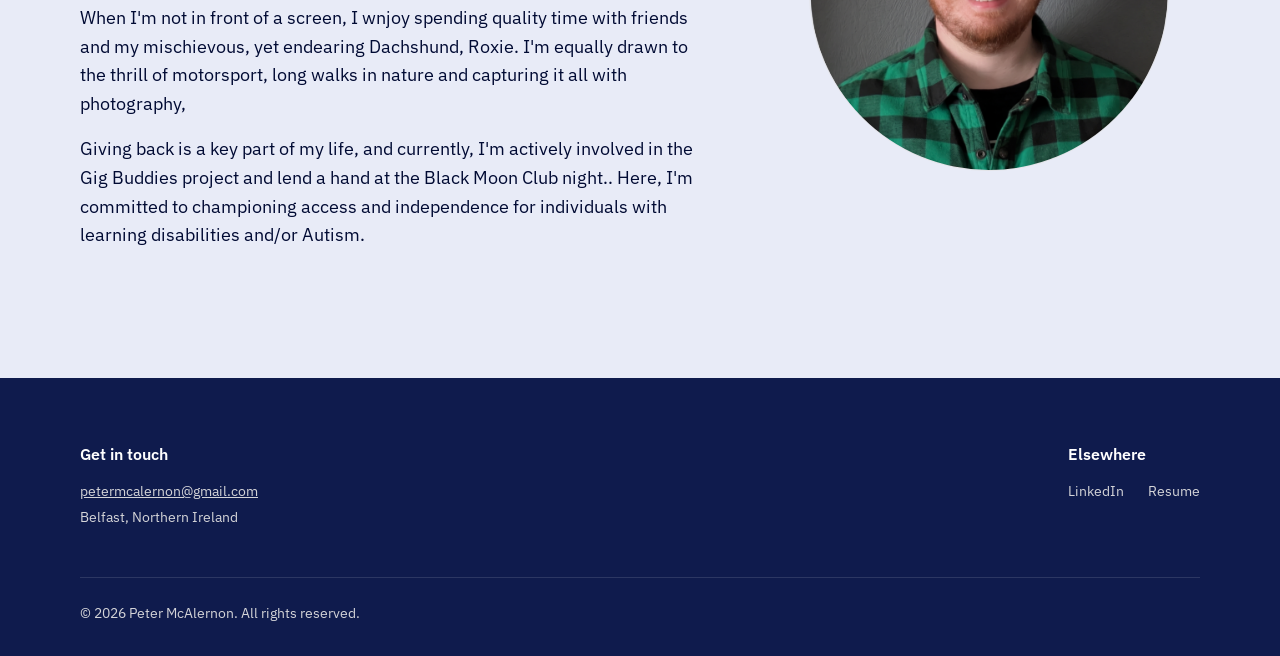
==== commit d7bcfa95: "Update index.html" ====
--- a/index.html
+++ b/index.html
@@ -60,7 +60,7 @@
         <div class="card-grid">
 
           <!-- PROJECT CARD 1 — the whole card links to the case study -->
-          <a class="card" href="case-study-1.html"> <!-- PLACEHOLDER link -->
+          <a class="card" href="same-different.html"> <!-- PLACEHOLDER link -->
             <img class="card__image" src=img/home/same-different-logo.jpg alt="same different logo" />
             <div class="card__body">
               <h3 class="card__title">same different</h3> <!-- PLACEHOLDER -->
@@ -70,7 +70,7 @@
           </a>
 
           <!-- PROJECT CARD 2 -->
-          <a class="card" href="case-study-2.html"> <!-- PLACEHOLDER link -->
+          <a class="card" href="cloud-identity-providers.html"> <!-- PLACEHOLDER link -->
             <img class="card__image" src="img/home/rapid-7.png" alt="Rapid7 logo" />
             <div class="card__body">
               <h3 class="card__title">Cloud Identity Providers</h3> <!-- PLACEHOLDER -->
@@ -80,7 +80,7 @@
           </a>
 
           <!-- PROJECT CARD 3 -->
-          <a class="card" href="case-study-3.html"> <!-- PLACEHOLDER link -->
+          <a class="card" href="FUTRcasestudy.html"> <!-- PLACEHOLDER link -->
             <img class="card__image" src="img/home/futrmockup.jpg" alt="Image showing two phones with mockups of the FUTR UI on the screen." />
             <div class="card__body">
               <h3 class="card__title">FUTR - Accessible and Sustainable Banking for Everyone</h3> <!-- PLACEHOLDER -->
@@ -110,7 +110,7 @@
         <div class="card-grid card-grid--two">
 
           <!-- EXPERIENCE CARD 1 -->
-          <a class="card" href="#"> <!-- PLACEHOLDER link -->
+          <a class="card" href="rapid-7.html"> <!-- PLACEHOLDER link -->
             <img class="card__image" src="img/home/rapid-7.png" alt="Placeholder image for Company One" />
             <div class="card__body">
               <h3 class="card__title">UX Design Intern - Rapid7</h3> <!-- PLACEHOLDER -->
@@ -143,9 +143,9 @@
         <div class="about__text">
           <h2 class="section__heading" id="about-heading">About Me</h2>
           <!-- PLACEHOLDER: replace with your bio -->
-           <p>My passion is to solve problems, with innovative design solutions. I enjoy using design to communicate and enagage people with visual storytelling to improve everyone's experience with services and digital products. Being able to talk with a wide range of people, learn about their needs use this to implement improvement across products and services is why I chose to become a desinger.</p>
-            <p>When I'm not in front of a screen, I relish spending quality time with friends and my mischievous yet endearing Dachshund, Roxie. I'm equally drawn to the thrill of motorsport and the artistry of photography, a passion I seamlessly blend in my automotive photography showcased on Instagram.</p>
-            <p>Giving back is integral to my philosophy, and currently, I'm actively involved in the Gig Buddies project and lend a hand at the Black Moon Club night at The Black Box. Here, I'm committed to championing access and independence for individuals with learning disabilities and/or Autism.</p>   
+           <p>My passion is to solve problems with innovative design solutions. I enjoy using design to communicate and enagage people and to improve everyone's experience with services and digital products. Being able to talk with a wide range of people, learn about their needs, and use this to implement improvements across products and services is why I chose to become a desinger.</p>
+            <p>When I'm not in front of a screen, I wnjoy spending quality time with friends and my mischievous, yet endearing Dachshund, Roxie. I'm equally drawn to the thrill of motorsport, long walks in nature and capturing it all with photography, </p>
+            <p>Giving back is a key part of my life, and currently, I'm actively involved in the Gig Buddies project and lend a hand at the Black Moon Club night.. Here, I'm committed to championing access and independence for individuals with learning disabilities and/or Autism.</p>   
         </div>
 
         <!-- RIGHT SIDE: profile photo (circle shape comes from style.css) -->
--- a/style.css
+++ b/style.css
@@ -146,6 +146,7 @@
 /* Left side: name */
 .hero__name {
   font-size: var(--text-hero);
+  color: var(--color-text-alt);
   font-weight: 700;
 }
 /* Left side: job title */
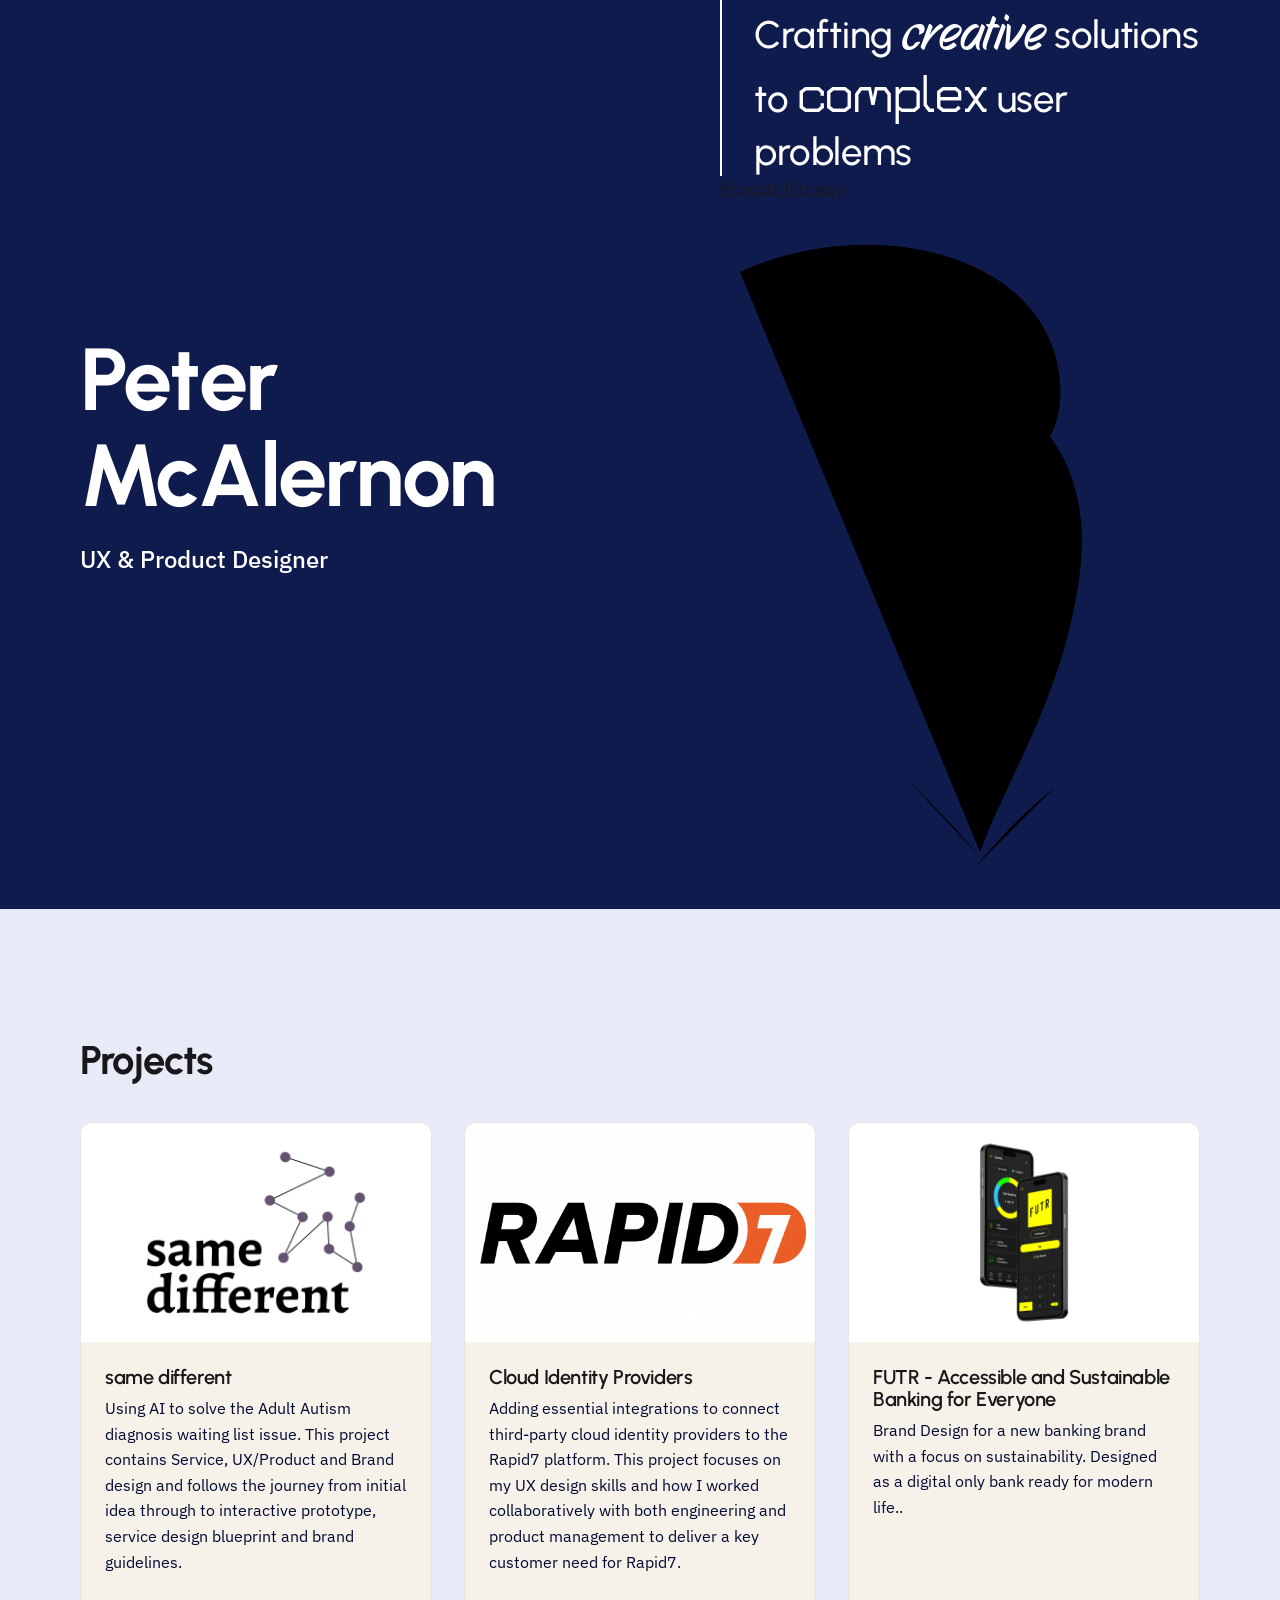
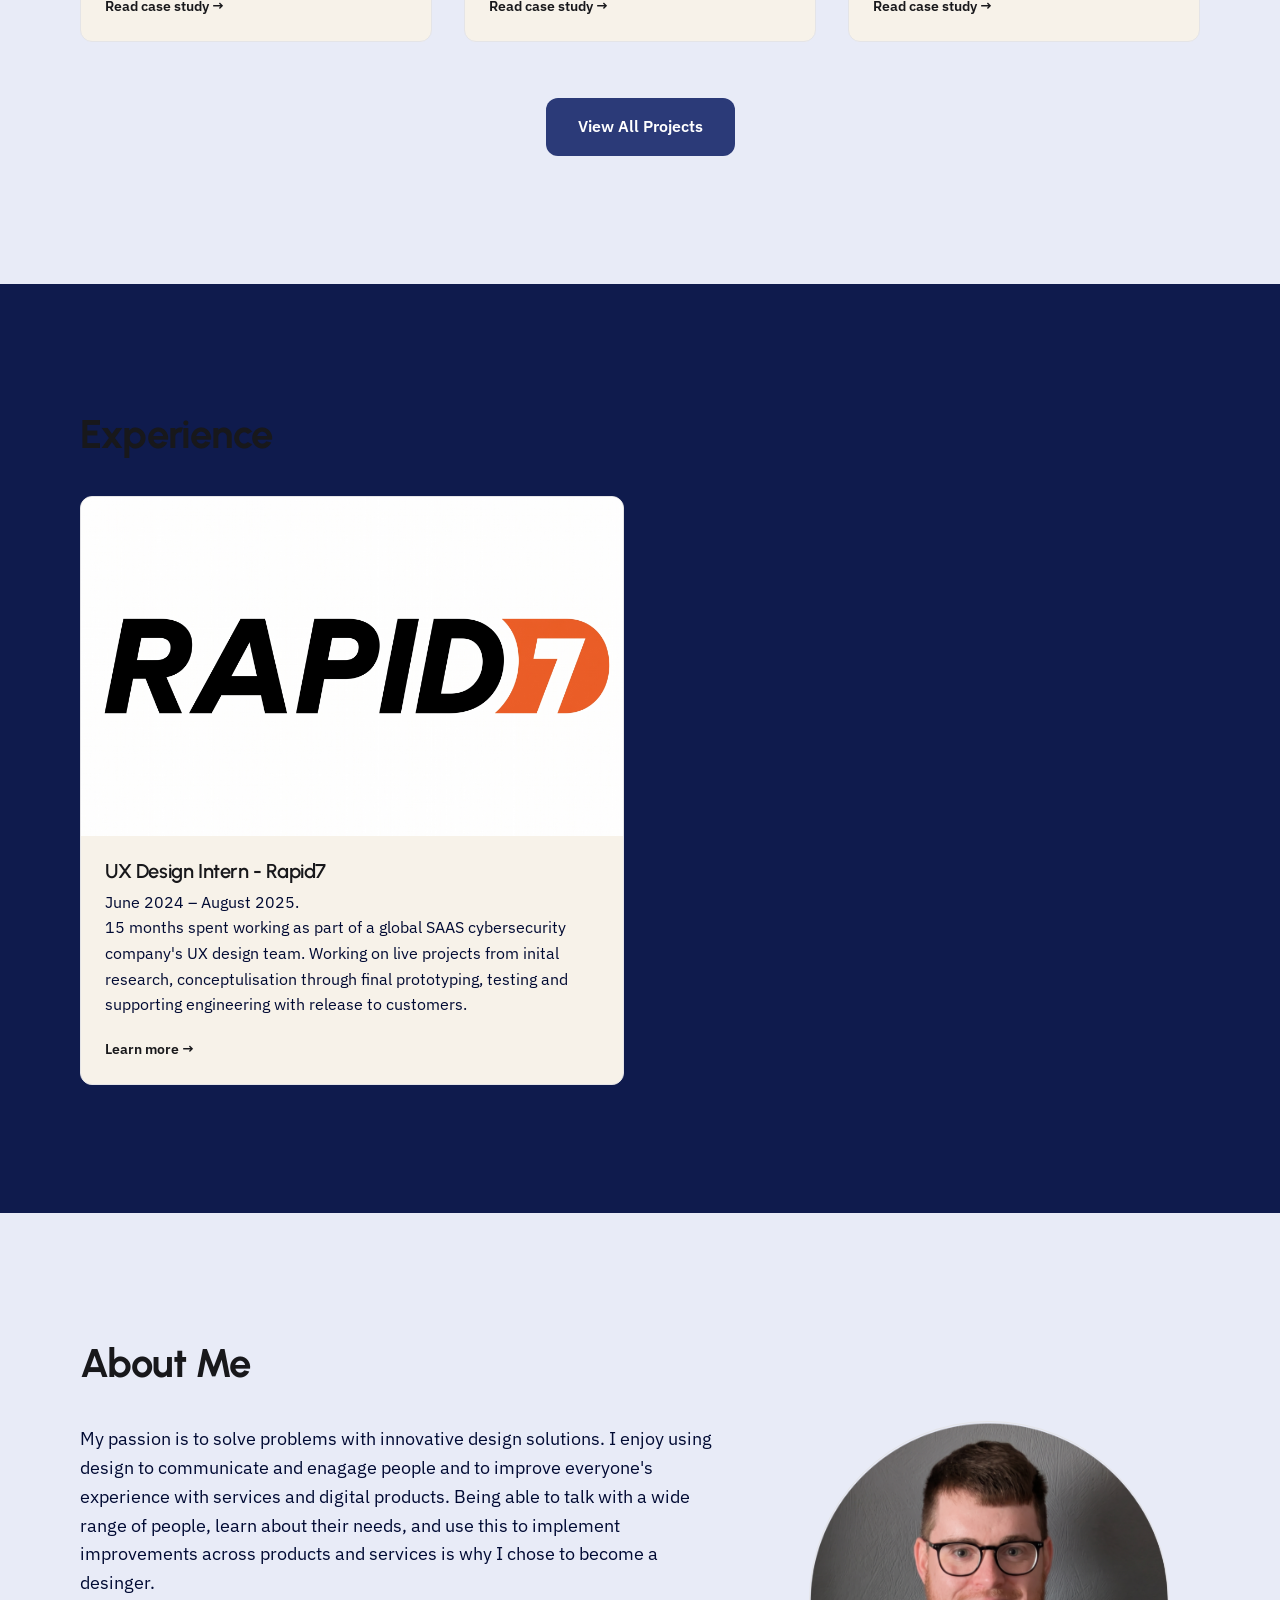
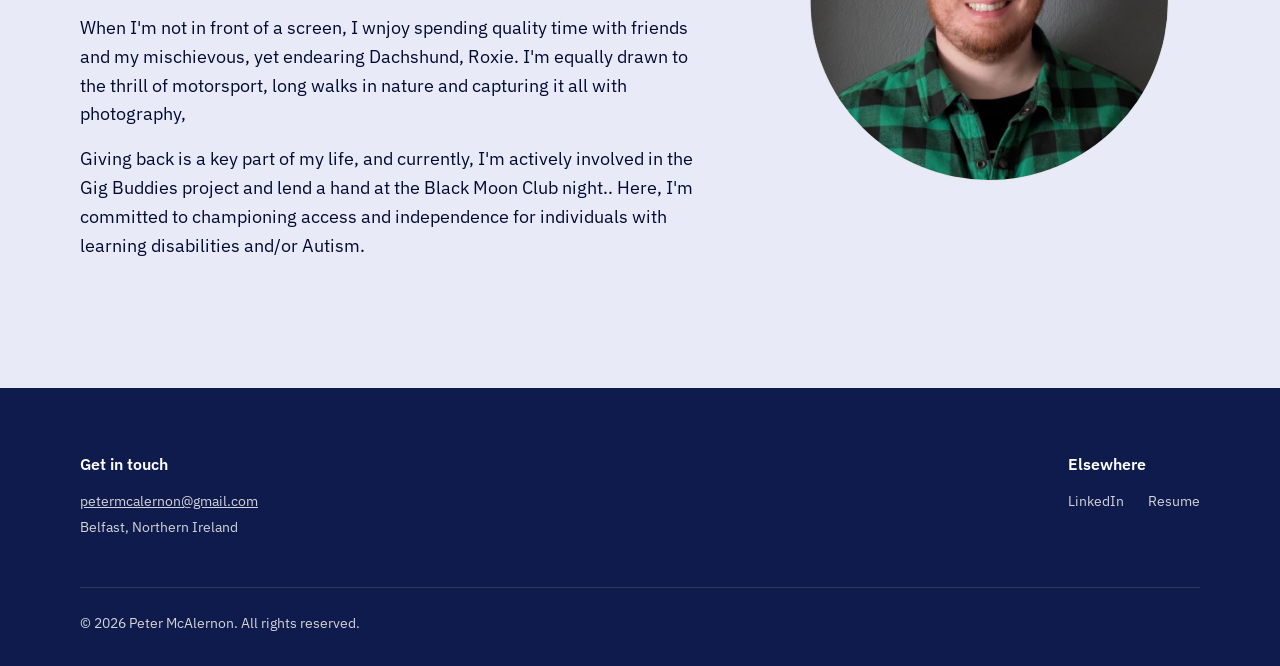
==== commit 6af605e2: "Update index.html" ====
--- a/index.html
+++ b/index.html
@@ -41,7 +41,29 @@
       <!-- RIGHT SIDE: statement -->
       <div class="hero__right">
       <p class="hero__statement">Crafting <span class="word-creative">creative</span> solutions to <span class="word-complex">complex</span> user problems</p>
-      </div>
+    
+        <!-- STICKY NOTE + ARROW
+             The note links to the Projects section (#projects).
+             The arrow sits outside the note and draws itself on load. -->
+        <div class="hero-note">
+          <a class="sticky-note" href="#projects" aria-label="Scroll down to projects">
+            <span class="sticky-note__text">Projects this way</span> <!-- PLACEHOLDER copy -->
+          </a>
+
+          <!-- Hand-drawn arrow. Each stroke is its own path so they draw in
+               order. Edit the "d" values to change the arrow's shape. -->
+          <svg class="hero-arrow" viewBox="0 0 96 140" aria-hidden="true">
+            <!-- Shaft: leaves the note, loops once, then drops downward -->
+            <path class="hero-arrow__shaft" pathLength="1"
+                  d="M4 14 C 30 2, 66 10, 68 36 C 70 58, 40 64, 44 46 C 48 30, 76 42, 72 74 C 69 98, 58 114, 52 130" />
+            <!-- Left side of arrowhead -->
+            <path class="hero-arrow__head-1" pathLength="1" d="M37 115 C 42 120, 47 125, 52 131" />
+            <!-- Right side of arrowhead (slight overshoot for a freehand feel) -->
+            <path class="hero-arrow__head-2" pathLength="1" d="M67 117 C 62 121, 57 126, 51 133" />
+          </svg>
+        </div>  
+    
+    </div>
 
     </div>
   </header>
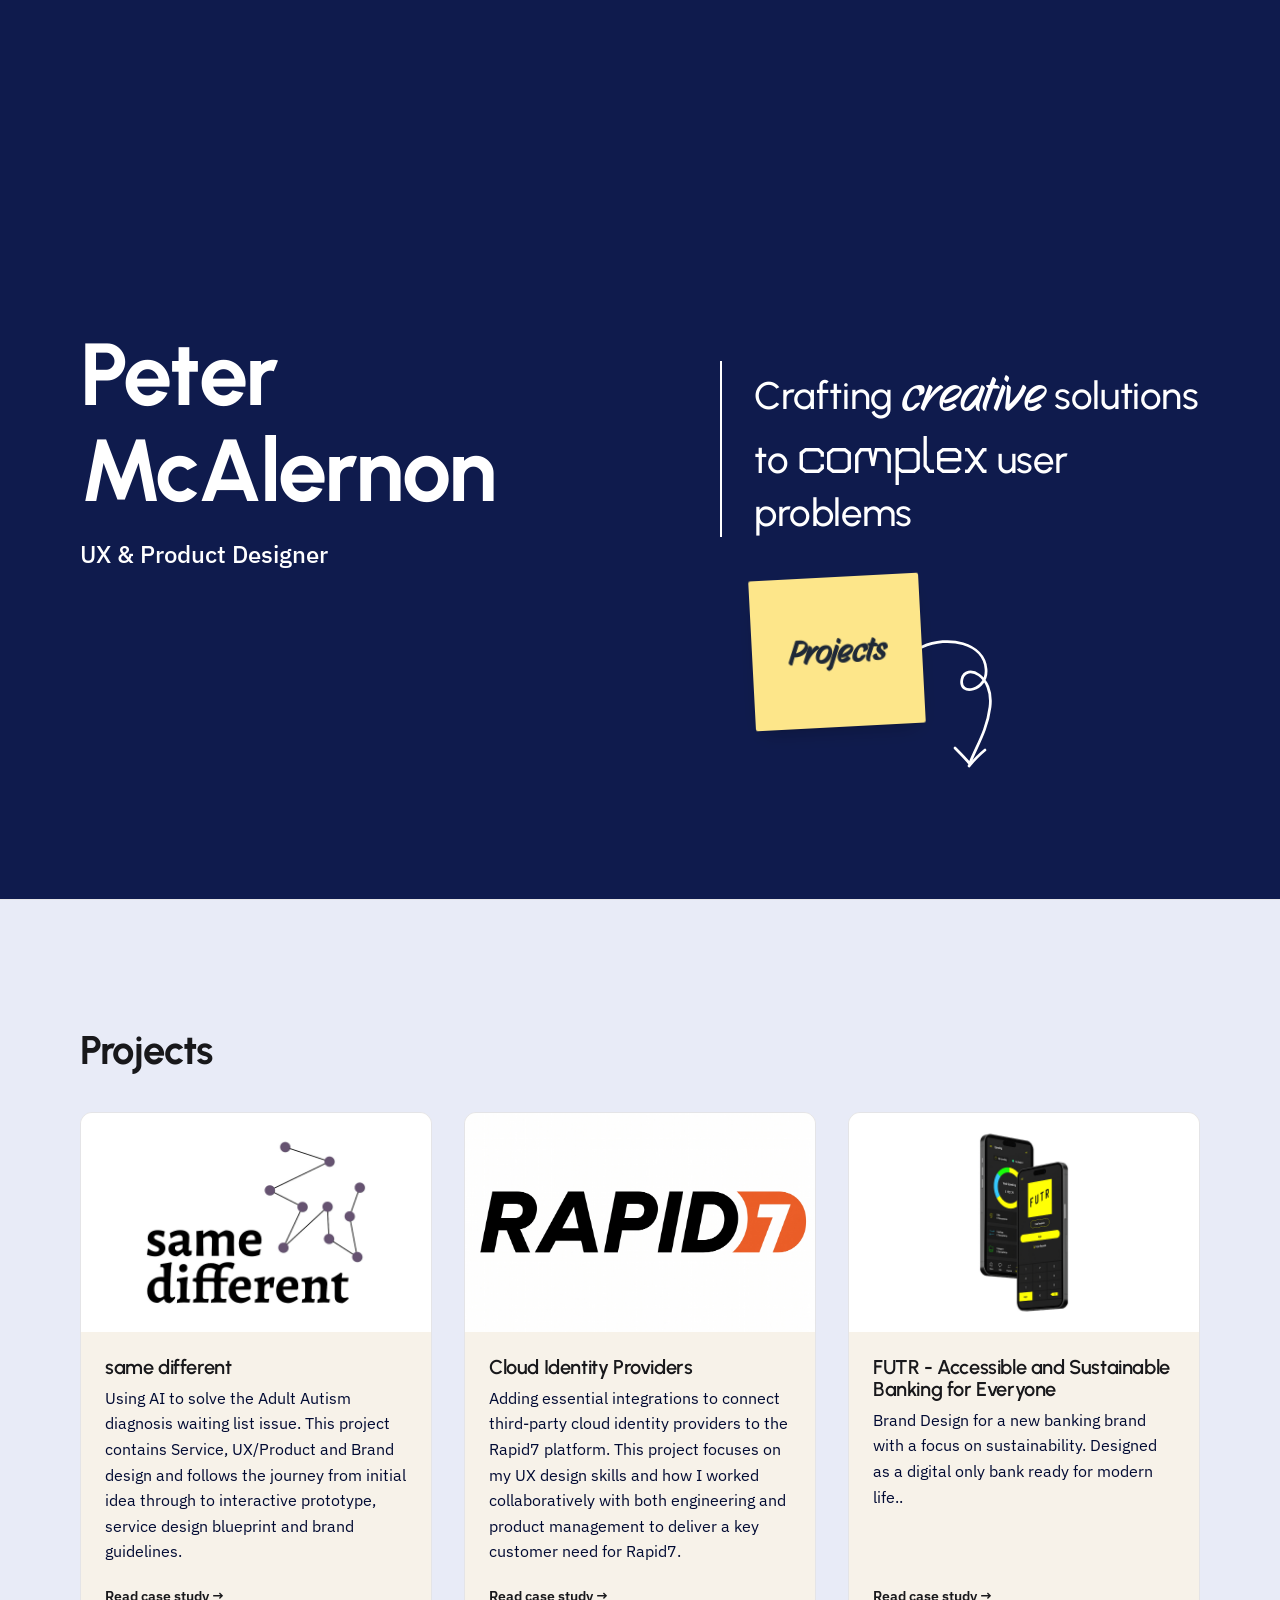
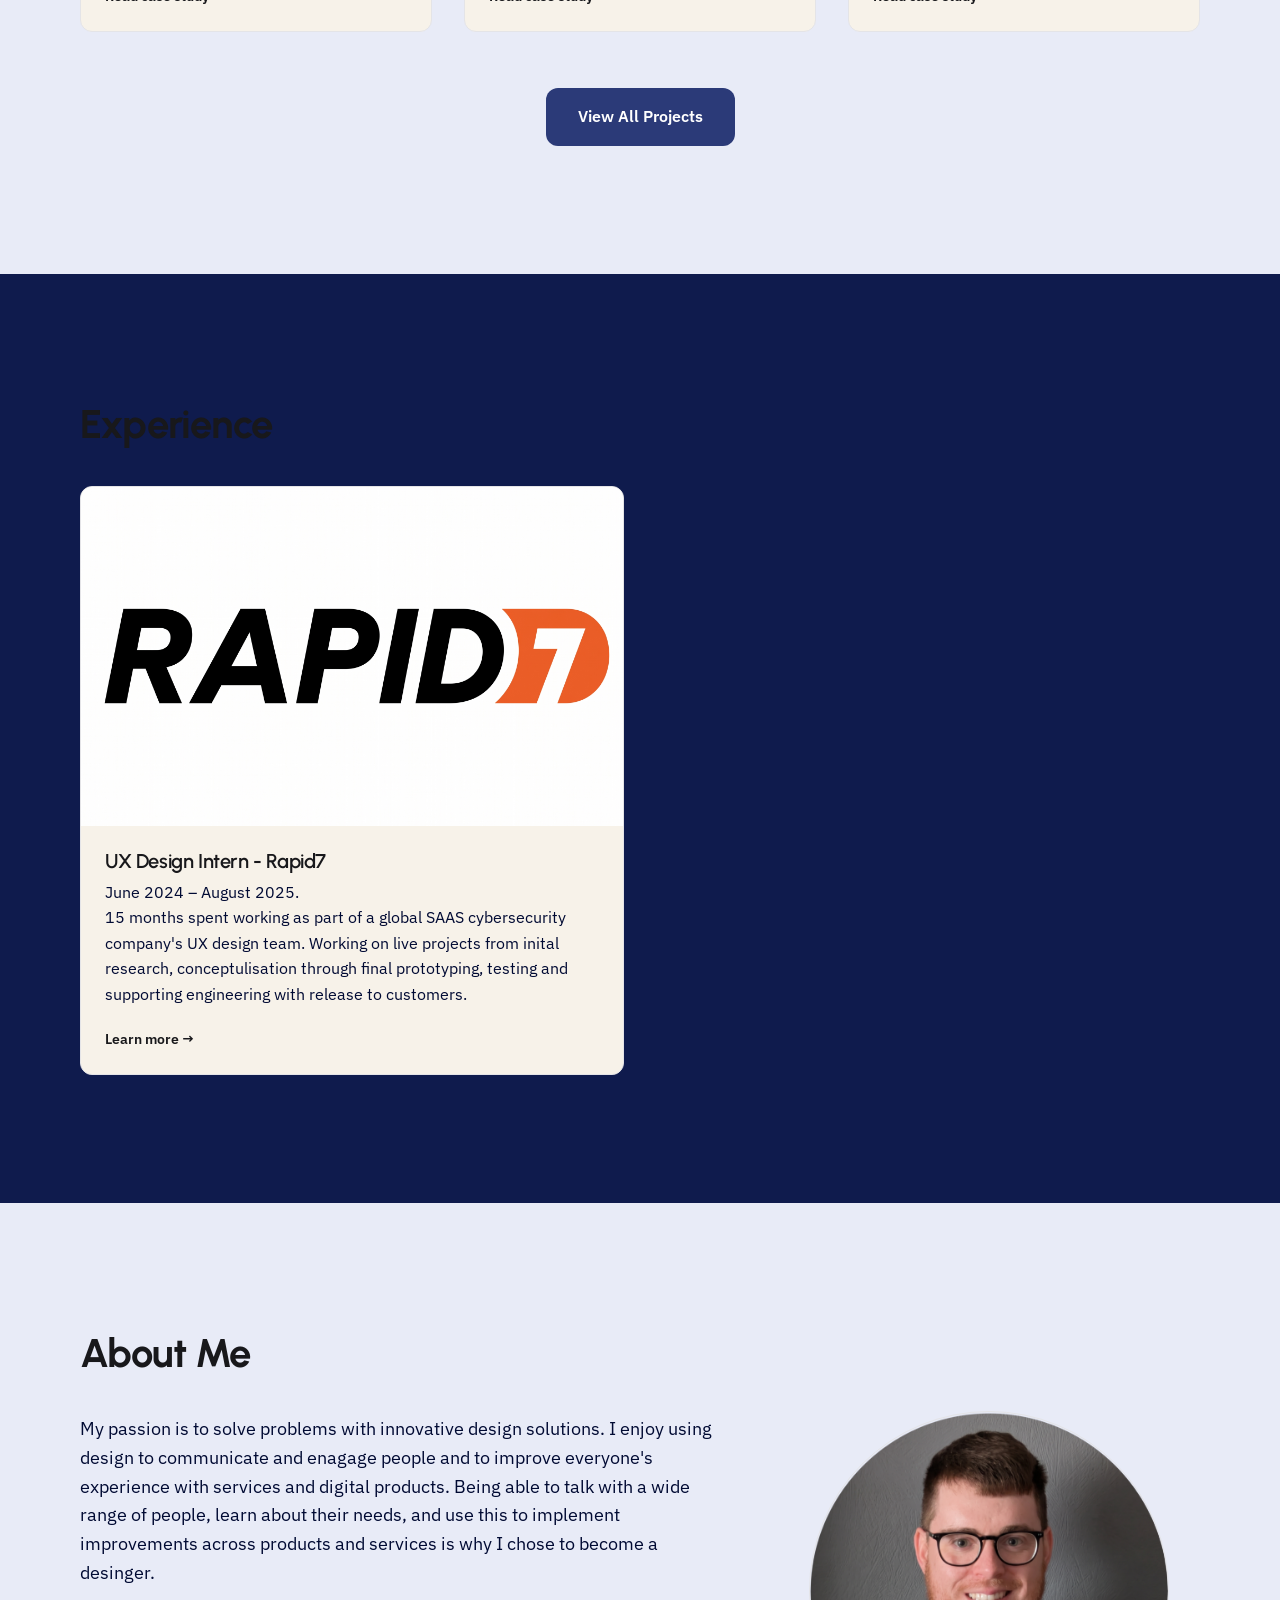
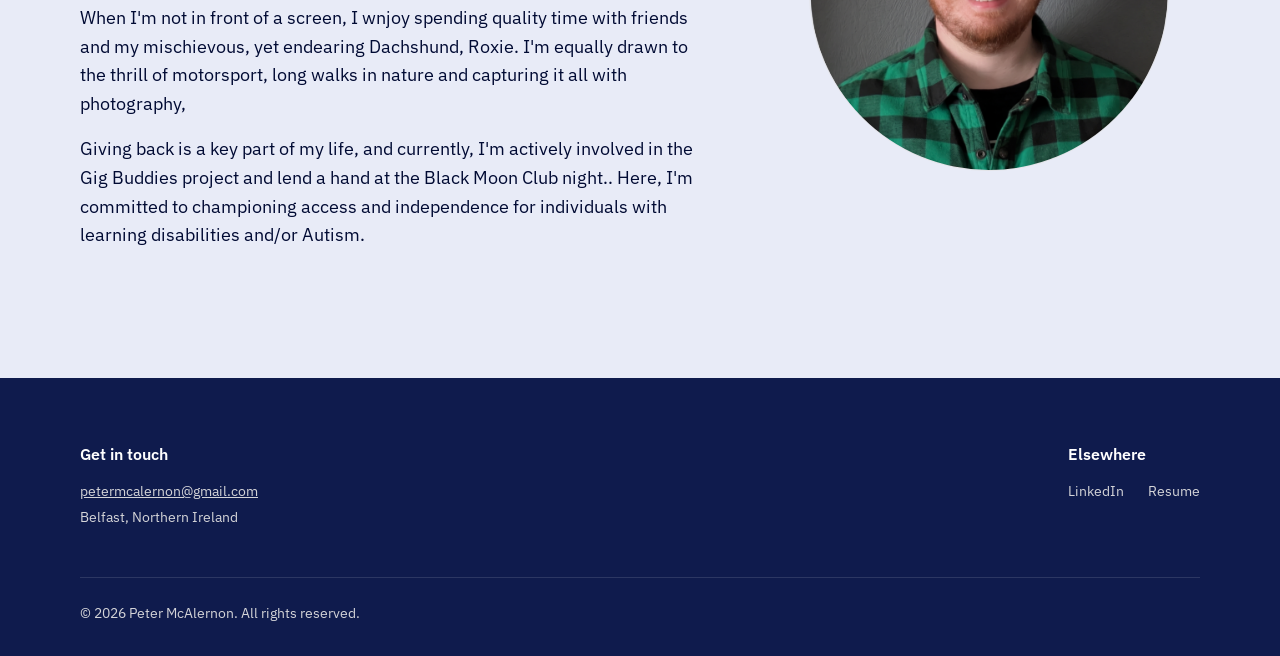
==== commit 69447b3c: "Update index.html" ====
--- a/index.html
+++ b/index.html
@@ -47,7 +47,7 @@
              The arrow sits outside the note and draws itself on load. -->
         <div class="hero-note">
           <a class="sticky-note" href="#projects" aria-label="Scroll down to projects">
-            <span class="sticky-note__text">Projects this way</span> <!-- PLACEHOLDER copy -->
+            <span class="sticky-note__text">Projects</span> <!-- PLACEHOLDER copy -->
           </a>
 
           <!-- Hand-drawn arrow. Each stroke is its own path so they draw in
--- a/style.css
+++ b/style.css
@@ -38,11 +38,14 @@
   --color-accent-contrast: #ffffff; /* Text shown on top of the accent colour */
   --color-footer-bg: #0F1B4D;     /* Footer background */
   --color-footer-text: #d4d4d8;   /* Footer text */
+  --color-note: #fde68a;          /* Sticky note paper colour */
+  --color-note-ink: #1f2937;      /* Handwriting + arrow colour */
   /* ---- Typography (PLACEHOLDERS) ---- */
   --font-heading: "Urbanist", system-ui, -apple-system, "Segoe UI", sans-serif;
   --font-body: "IBM Plex Sans", system-ui, -apple-system, "Segoe UI", sans-serif;
    --font-special1: "Story Script", system-ui, -apple-system, "Segoe UI", sans-serif;
    --font-special2: "Turret Road", system-ui, -apple-system, "Segoe UI", sans-serif;
+   --font-hand: "Story Script", "Comic Sans MS", cursive; /* Sticky note handwriting */
   /* Fluid font sizes: clamp(min, preferred, max) scales with screen width */
   --text-hero: clamp(2.75rem, 7vw, 5.5rem);   /* Your name */ 
   --text-hero-sub: clamp(1.125rem, 2vw, 1.5rem); /* Job title */
@@ -177,6 +180,102 @@
 
 }
 /* --------------------------------------------------------------------------
+   4b. HERO STICKY NOTE
+   A handwritten note under the statement. Beside it, OUTSIDE the note, a
+   hand-drawn arrow is drawn stroke-by-stroke on page load, then gently
+   nudges downward. The note links to #projects.
+   - Change the text in index.html (".sticky-note__text").
+   - Change colours with --color-note / --color-note-ink in :root.
+   - Change the tilt with the rotate() value below.
+   -------------------------------------------------------------------------- */
+
+/* The right column is the positioning anchor for the note */
+.hero__right {
+  position: relative;
+}
+/* Wrapper that holds the note and the arrow side by side.
+   On desktop it's positioned absolutely, hanging just below the statement,
+   so it doesn't count towards the column's height. This keeps the statement
+   vertically centred level with your name and job title on the left.
+   (On smartphones it returns to normal flow — see section 10.) */
+.hero-note {
+  position: absolute;
+  top: 100%;                  /* Starts directly below the statement */
+  left: 0;
+  display: flex;
+  align-items: flex-start;
+  margin-top: 2.5rem;         /* Gap between statement and note */
+  margin-left: 2rem;          /* Lines the note up with the statement text */
+}
+.sticky-note {
+  display: flex;
+  align-items: center;
+  justify-content: center;
+  flex-shrink: 0;
+  width: 170px;
+  min-height: 150px;
+  padding: 1.25rem 1rem;
+  background: var(--color-note);
+  color: var(--color-note-ink);
+  text-decoration: none;
+  border-radius: 2px;
+  box-shadow:
+    0 1px 2px rgba(0, 0, 0, 0.08),
+    0 10px 20px -8px rgba(0, 0, 0, 0.25);
+  transform: rotate(-3deg);   /* Slight tilt so it feels stuck on by hand */
+  transition: transform 200ms var(--ease-out);
+}
+/* Straightens slightly on hover to hint that it's clickable */
+.sticky-note:hover {
+  transform: rotate(-1deg) translateY(-2px);
+}
+.sticky-note__text {
+  font-family: var(--font-hand);
+  font-size: 2.1rem;
+  font-weight: 700;
+  line-height: 1.05;
+  text-align: center;
+}
+/* THE ARROW (sits outside the note, to its right, curling downward) */
+.hero-arrow {
+  flex-shrink: 0;
+  width: 96px;
+  height: 140px;
+  margin-top: 3.5rem;         /* Starts roughly level with the note's middle */
+  margin-left: -0.25rem;
+  color: var(--color-text-alt);   /* Arrow ink colour */
+  overflow: visible;
+  animation: arrow-nudge 1.6s ease-in-out 2.2s infinite; /* Starts after drawing */
+}
+.hero-arrow path {
+  fill: none;
+  stroke: currentColor;
+  stroke-width: 2.75;
+  stroke-linecap: round;
+  stroke-linejoin: round;
+  /* PEN-DRAW EFFECT
+     Each path has pathLength="1". A dash pattern of "1 2" with an offset of
+     1.02 hides the whole line; animating the offset to 0 reveals it from the
+     start of the path to the end, like a pen moving. */
+  stroke-dasharray: 1 2;
+  stroke-dashoffset: 1.02;
+  opacity: 0;
+}
+/* Stroke order + timing: shaft first, then each side of the arrowhead.
+   (Full animation declarations here so nothing overrides the timing.) */
+.hero-arrow .hero-arrow__shaft  { animation: arrow-draw 1100ms ease-in-out 500ms both; }
+.hero-arrow .hero-arrow__head-1 { animation: arrow-draw 240ms ease-out 1650ms both; }
+.hero-arrow .hero-arrow__head-2 { animation: arrow-draw 240ms ease-out 1950ms both; }
+@keyframes arrow-draw {
+  0%   { stroke-dashoffset: 1.02; opacity: 0; }
+  1%   { opacity: 1; }
+  100% { stroke-dashoffset: 0; opacity: 1; }
+}
+@keyframes arrow-nudge {
+  0%, 100% { transform: translateY(0); }
+  50%      { transform: translateY(6px); }
+}
+/* --------------------------------------------------------------------------
    5. CARD GRID + CARDS
    Shared by BOTH the Projects and Experience sections.
    The whole card is an <a> tag, so the entire card is clickable.
@@ -378,6 +477,11 @@
     border-left: none;
     border-top: 2px solid var(--color-text);
   }
+   /* Sticky note: remove the desktop indent so it aligns with the text */
+  .hero-note {
+    position: static;         /* Back in normal flow when stacked */
+    margin-left: 0;
+  }
   /* PROJECTS (and Experience): cards stack in a single column */
   .card-grid,
   .card-grid--two {
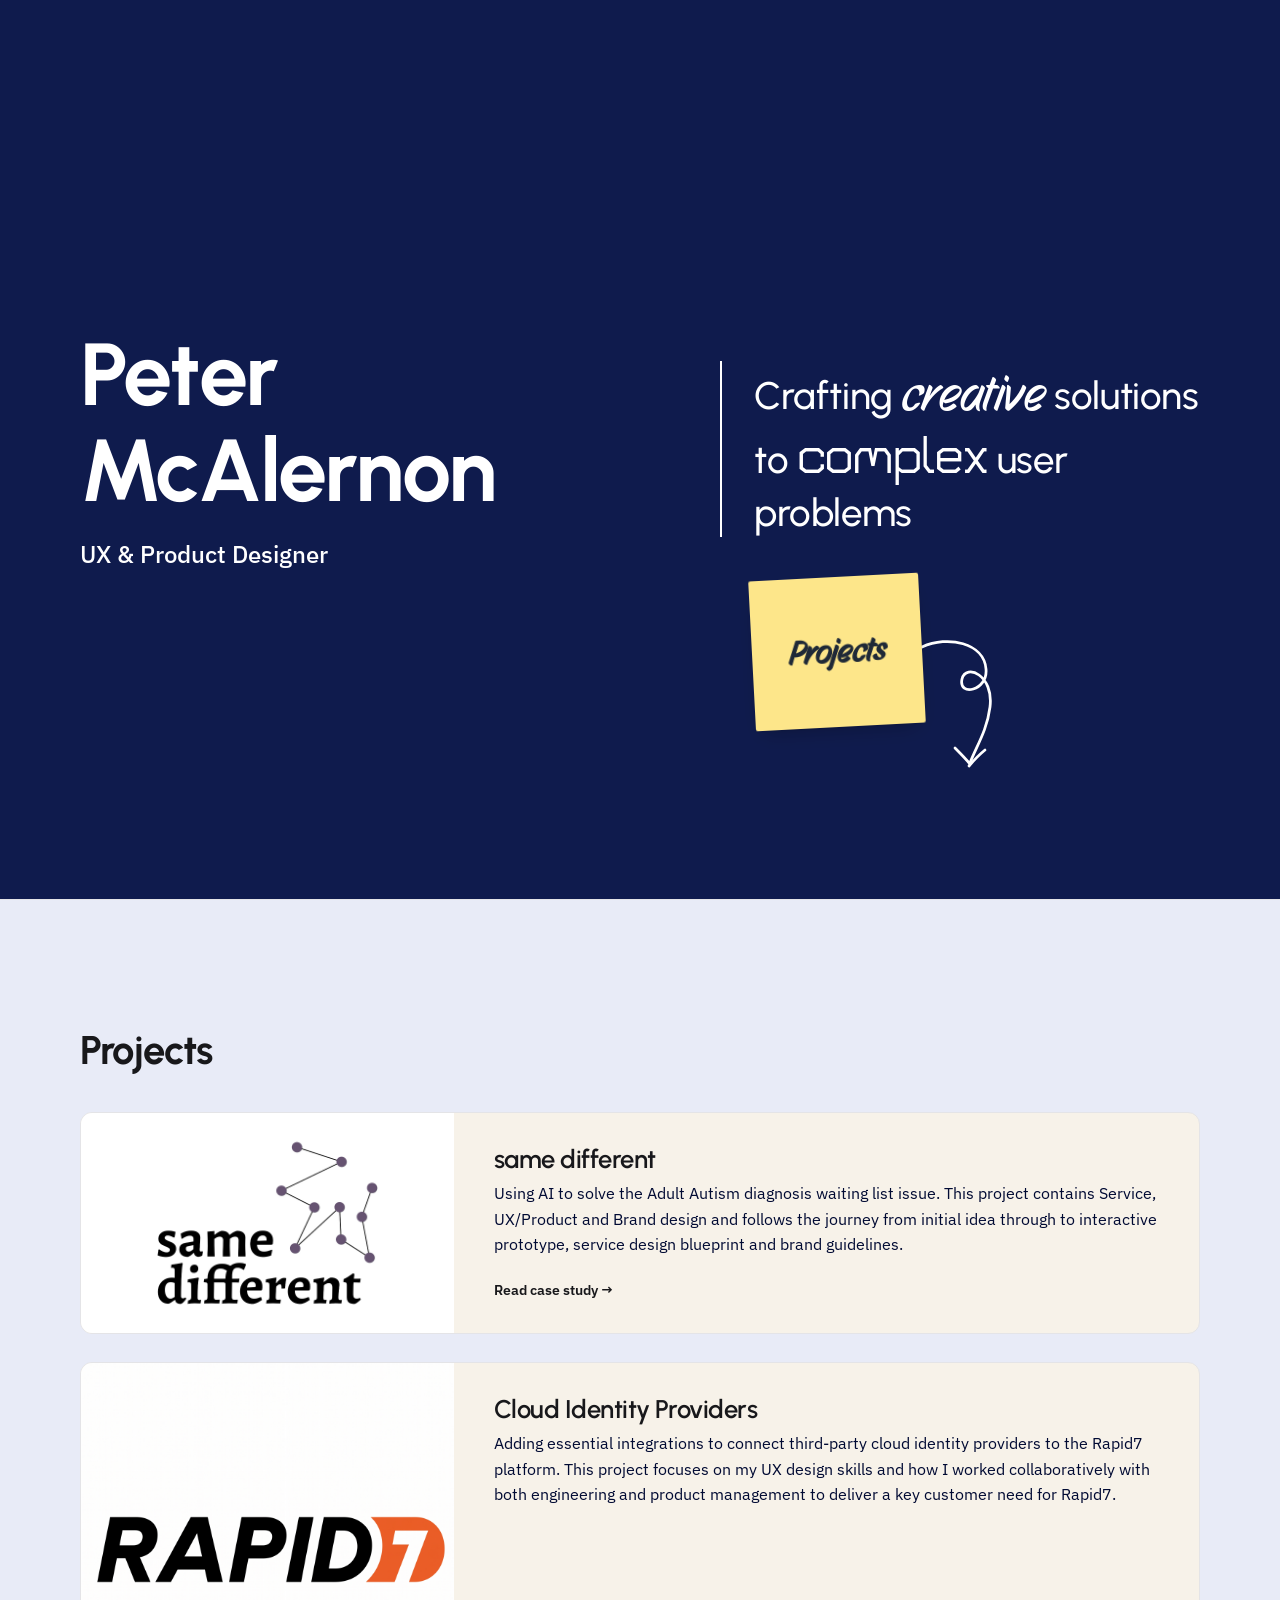
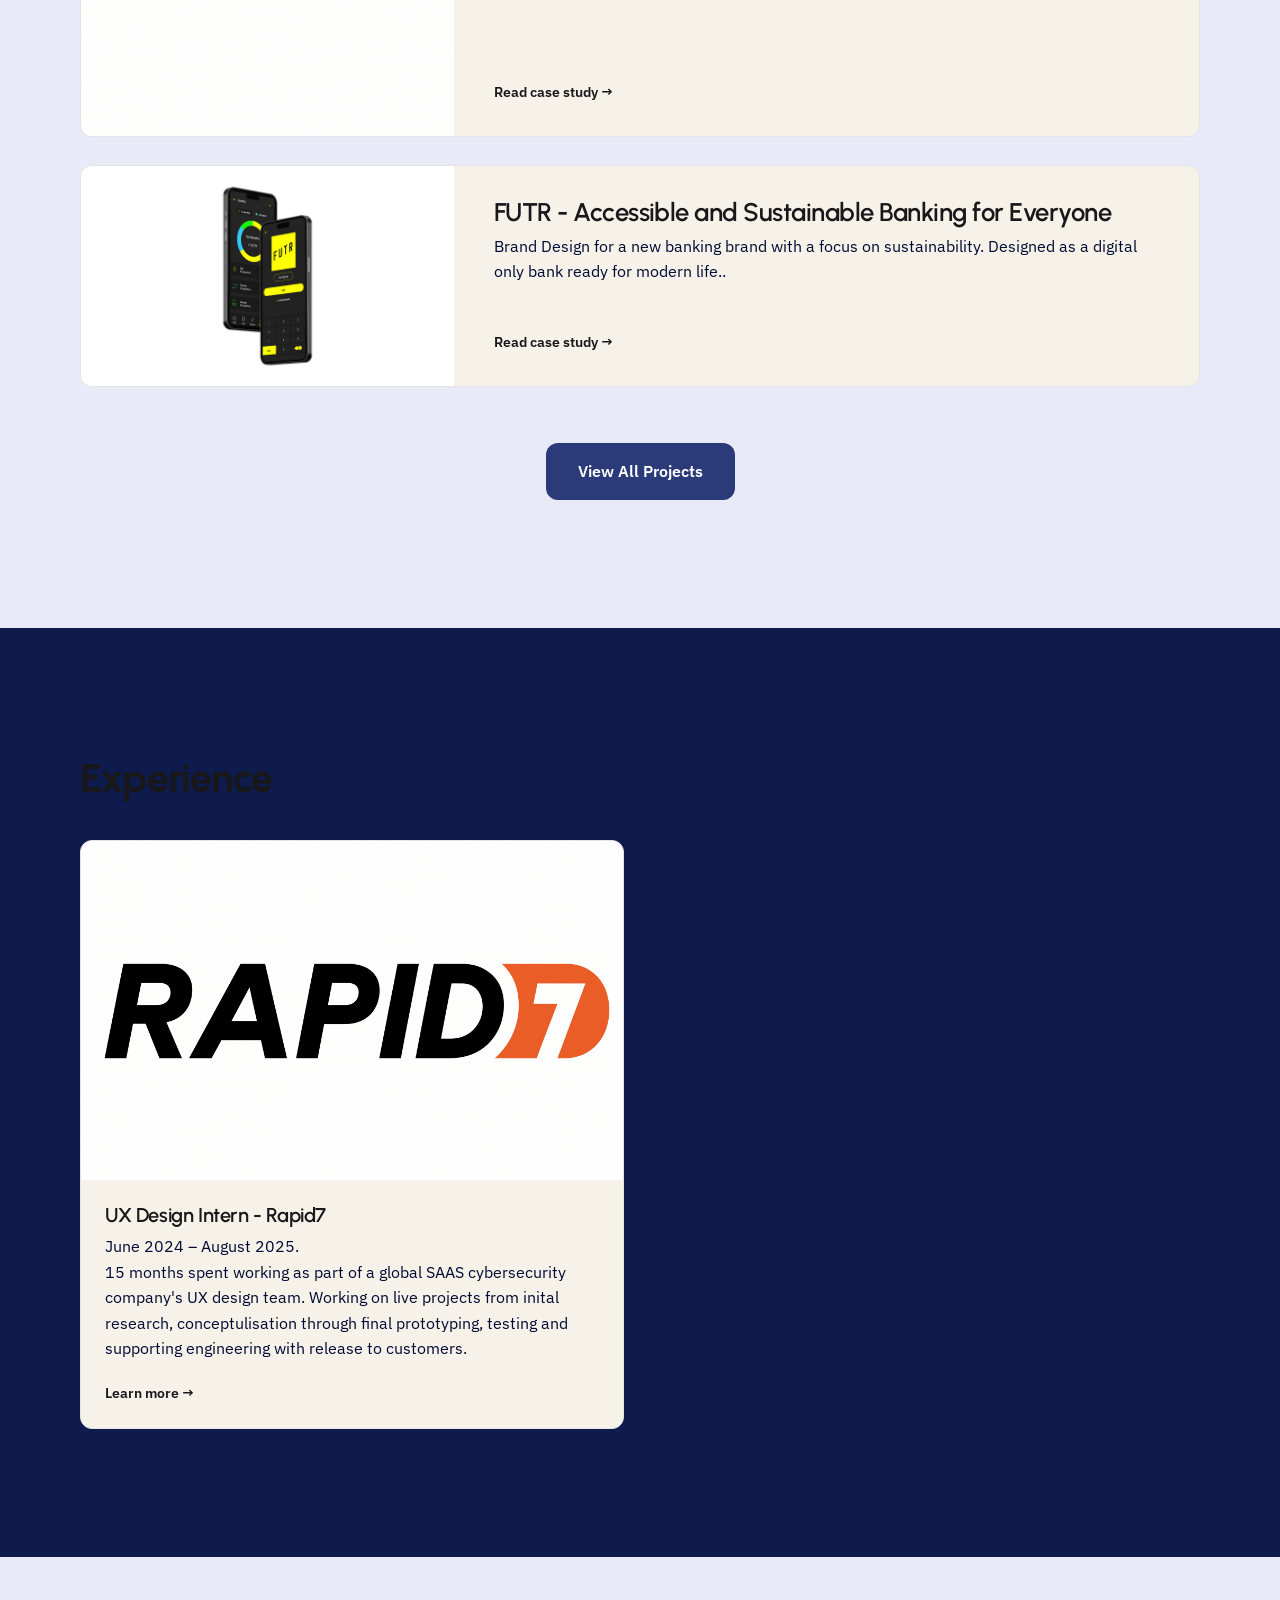
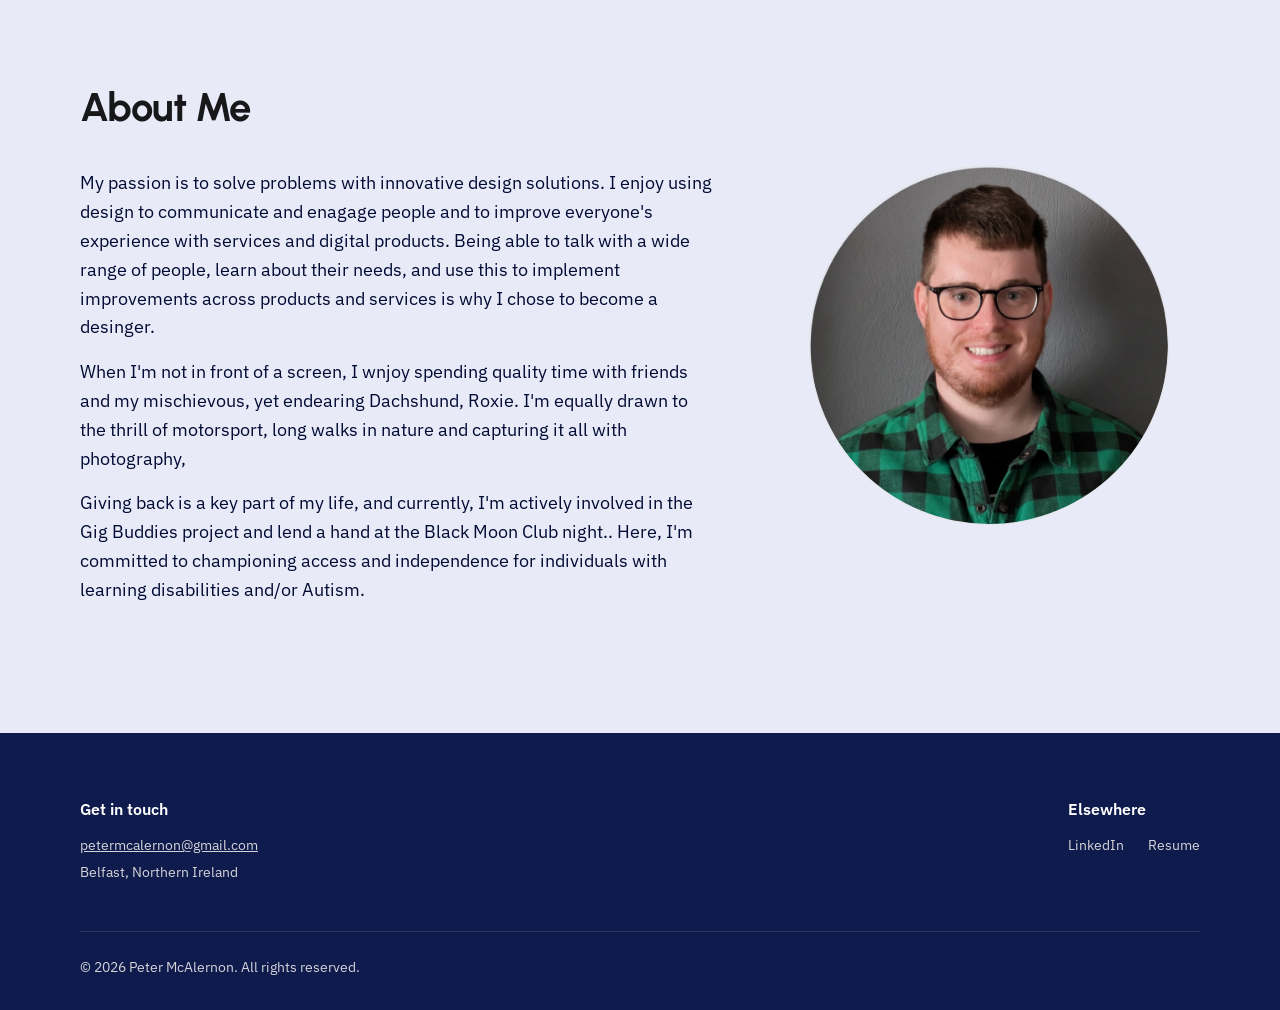
==== commit 0bc8308d: "Projects layout changes" ====
--- a/index.html
+++ b/index.html
@@ -78,8 +78,9 @@
       <div class="container">
         <!-- PLACEHOLDER: section heading -->
         <h2 class="section__heading" id="projects-heading">Projects</h2>
-
-        <div class="card-grid">
+ 
+        <!-- "card-grid--list" stacks the cards vertically: image left, text right -->
+        <div class="card-grid card-grid--list">
 
           <!-- PROJECT CARD 1 — the whole card links to the case study -->
           <a class="card" href="same-different.html"> <!-- PLACEHOLDER link -->
--- a/style.css
+++ b/style.css
@@ -314,7 +314,7 @@
   width: 100%;
   aspect-ratio: 16 / 10;      /* Keeps every image the same shape */
   object-fit: cover;
-  background: var(--color-surface);
+  background: var(--color-bg-alt);
 }
 .card__body {
   display: flex;
@@ -326,6 +326,45 @@
   font-size: var(--text-h3);
   font-weight: 600;
   margin-bottom: 0.5rem;
+}
+/* Sub-heading under the title (e.g. client · year · role) */
+.card__subtitle {
+  font-size: var(--text-small);
+  font-weight: 500;
+  color: var(--color-text-muted);
+  margin-bottom: 0.75rem;
+}
+/* --------------------------------------------------------------------------
+   5b. LIST LAYOUT (used by the Projects section)
+   Add "card-grid--list" to a .card-grid to stack cards vertically, one per
+   row, with the image on the left (~1/3) and the text on the right (~2/3).
+   The cards themselves keep the same .card classes as everywhere else.
+   Below 640px the cards revert to image-on-top (see section 10).
+   -------------------------------------------------------------------------- */
+.card-grid.card-grid--list {
+  grid-template-columns: 1fr;   /* One card per row at every width */
+  gap: 1.75rem;
+}
+.card-grid--list .card {
+  display: grid;
+  grid-template-columns: 1fr 2fr; /* IMAGE : TEXT ratio — edit to adjust */
+}
+.card-grid--list .card__image {
+  height: 100%;
+  min-height: 220px;            /* Keeps the image from getting too short */
+  aspect-ratio: auto;           /* Image fills the full card height */
+}
+.card-grid--list .card__body {
+  justify-content: center;
+  padding: 2rem 2.5rem;
+}
+.card-grid--list .card__title {
+  font-size: clamp(1.25rem, 2vw, 1.625rem);
+}
+/* Wide cards need a smaller grow on hover, or they jump too far */
+.card-grid--list .card:hover,
+.card-grid--list .card:focus-visible {
+  transform: scale(1.015);
 }
 .card__text {
   color: var(--color-text-muted);
@@ -490,6 +529,18 @@
 }
 /* Small phones (≤ 640px) */
 @media (max-width: 640px) {
+  /* Projects list: image moves back on top of the text */
+  .card-grid--list .card {
+    display: flex;
+  }
+  .card-grid--list .card__image {
+    height: auto;
+    min-height: 0;
+    aspect-ratio: 16 / 10;
+  }
+  .card-grid--list .card__body {
+    padding: 1.5rem;
+  }
   /* About stacks: photo appears above the text */
   .about__inner {
     grid-template-columns: 1fr;
@@ -503,3 +554,4 @@
     flex-direction: column;
   }
 }
+
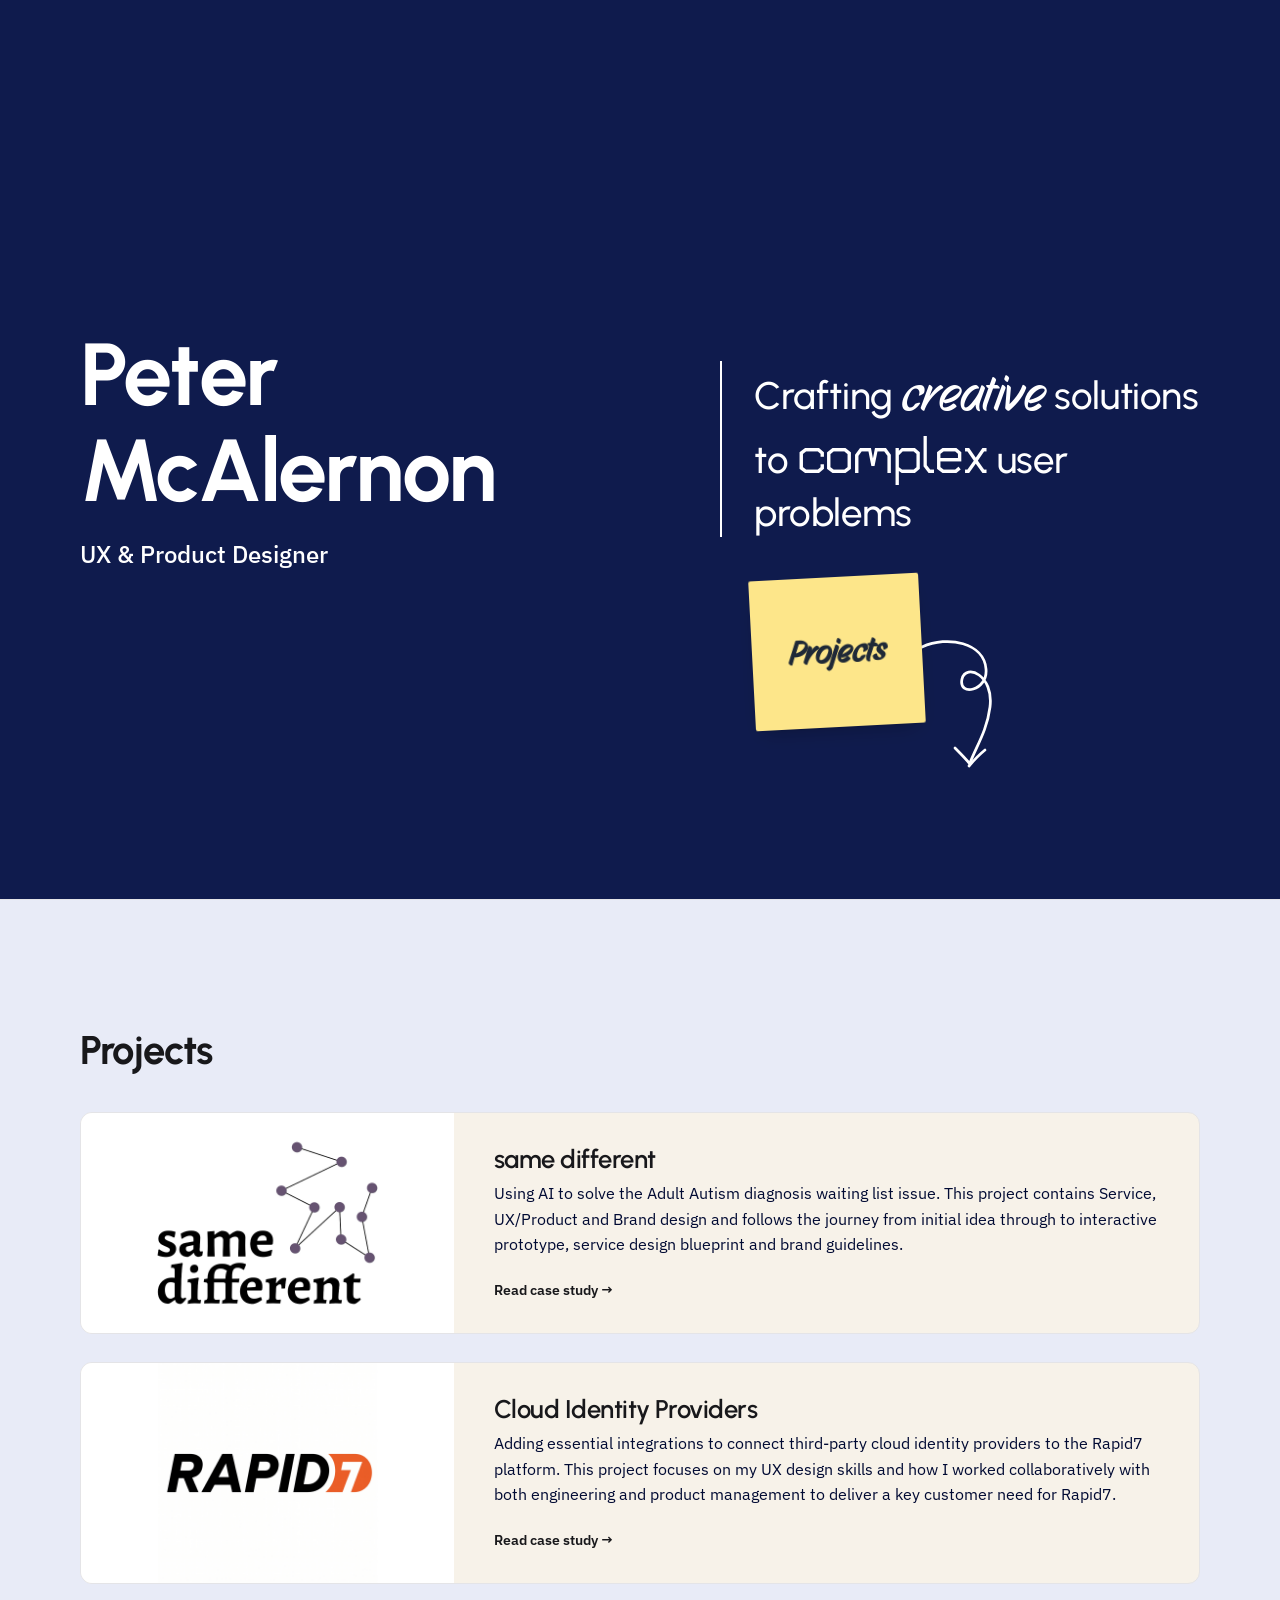
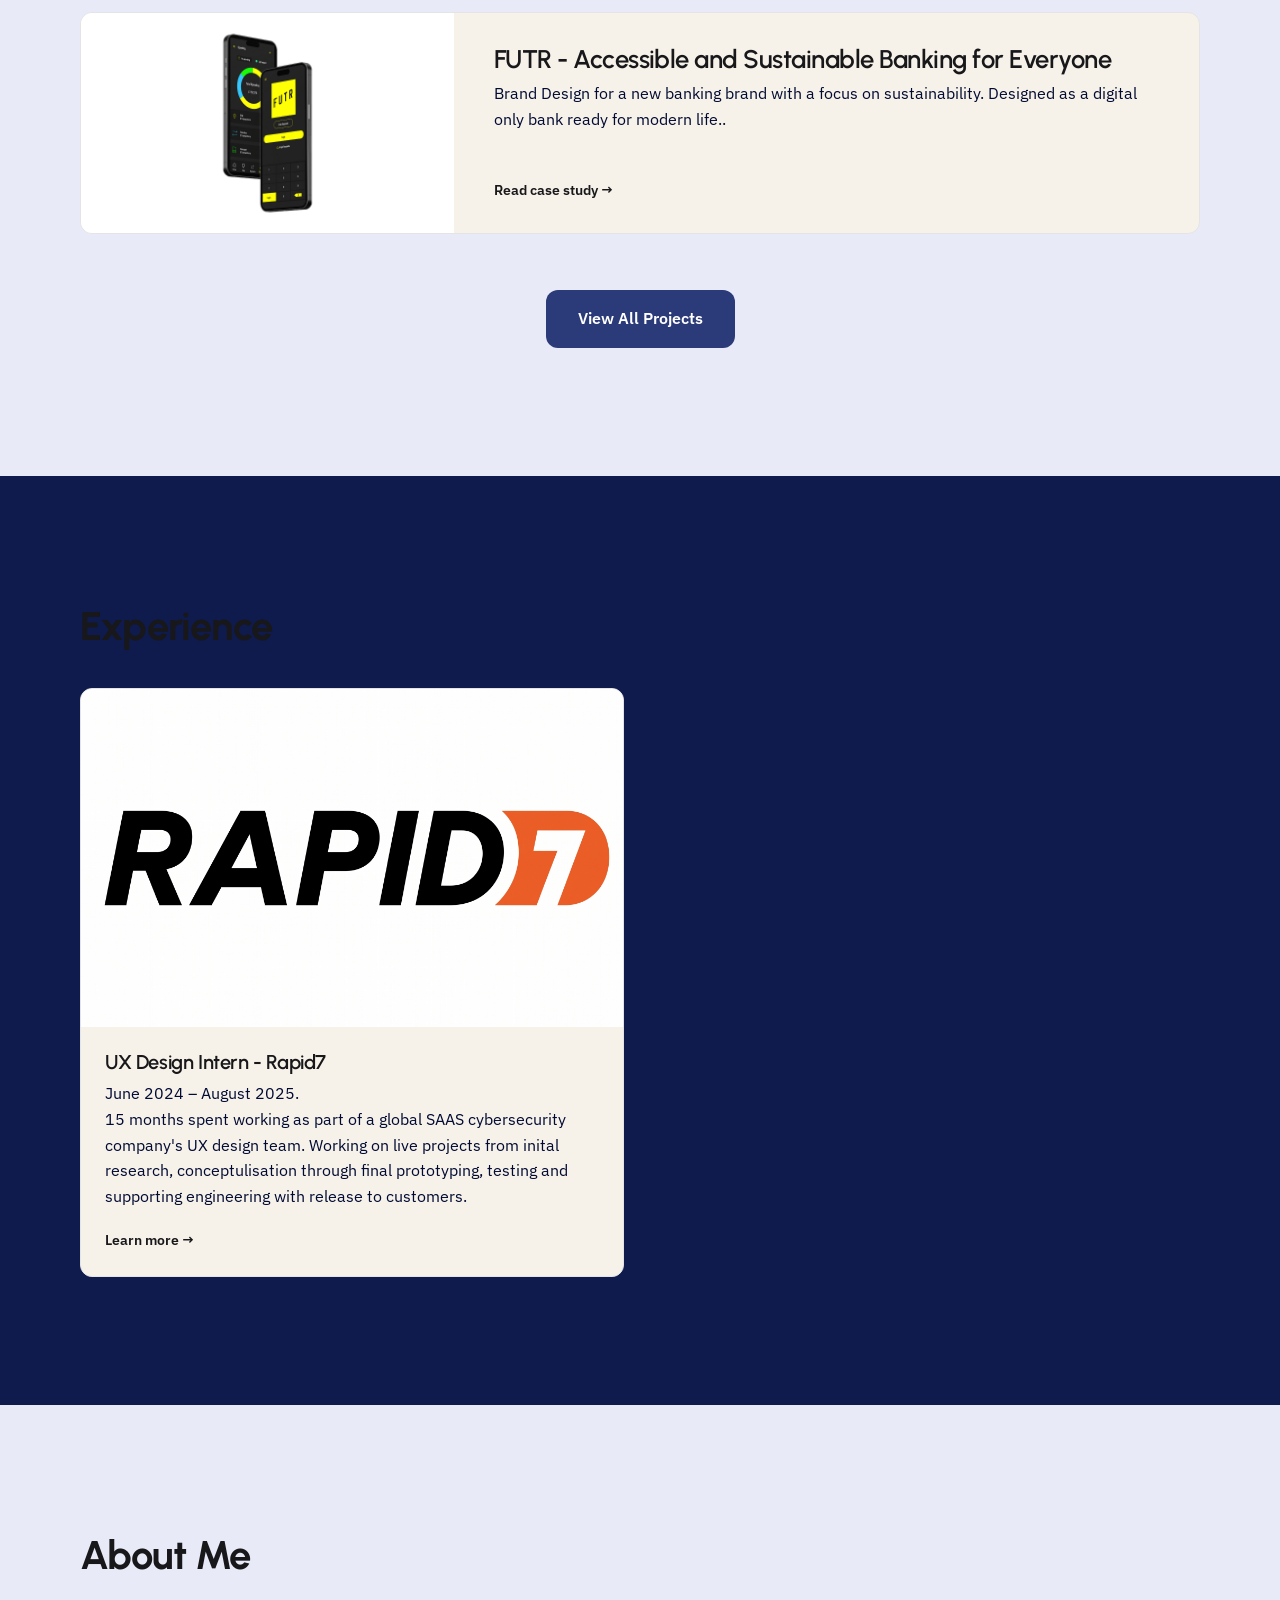
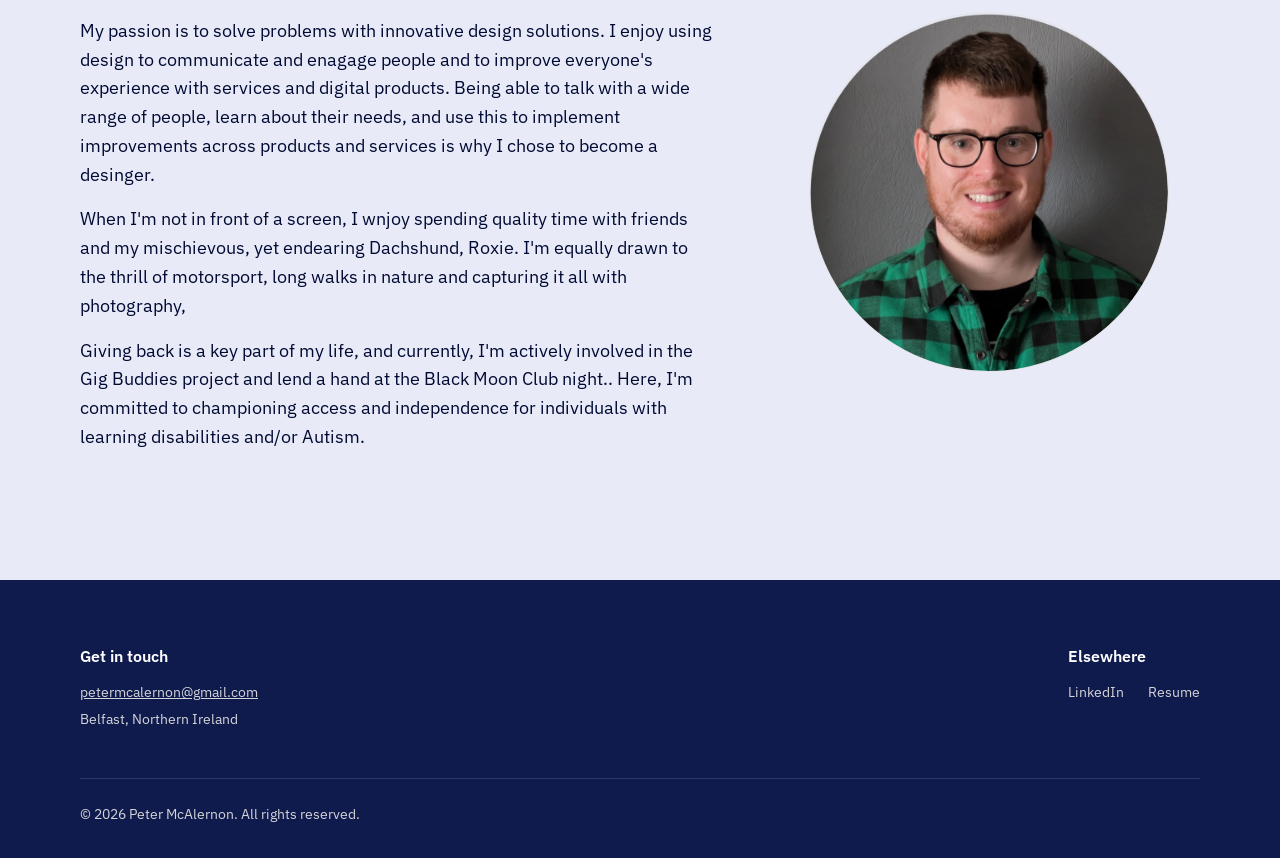
==== commit a22dab50: "Update index.html" ====
--- a/index.html
+++ b/index.html
@@ -94,7 +94,7 @@
 
           <!-- PROJECT CARD 2 -->
           <a class="card" href="cloud-identity-providers.html"> <!-- PLACEHOLDER link -->
-            <img class="card__image" src="img/home/rapid-7.png" alt="Rapid7 logo" />
+            <img class="card__image" src="img/home/rapid-7.jpg" alt="Rapid7 logo" />
             <div class="card__body">
               <h3 class="card__title">Cloud Identity Providers</h3> <!-- PLACEHOLDER -->
               <p class="card__text">Adding essential integrations to connect third-party cloud identity providers to the Rapid7 platform. This project focuses on my UX design skills and how I worked collaboratively with both engineering and product management to deliver a key customer need for Rapid7.</p> <!-- PLACEHOLDER -->
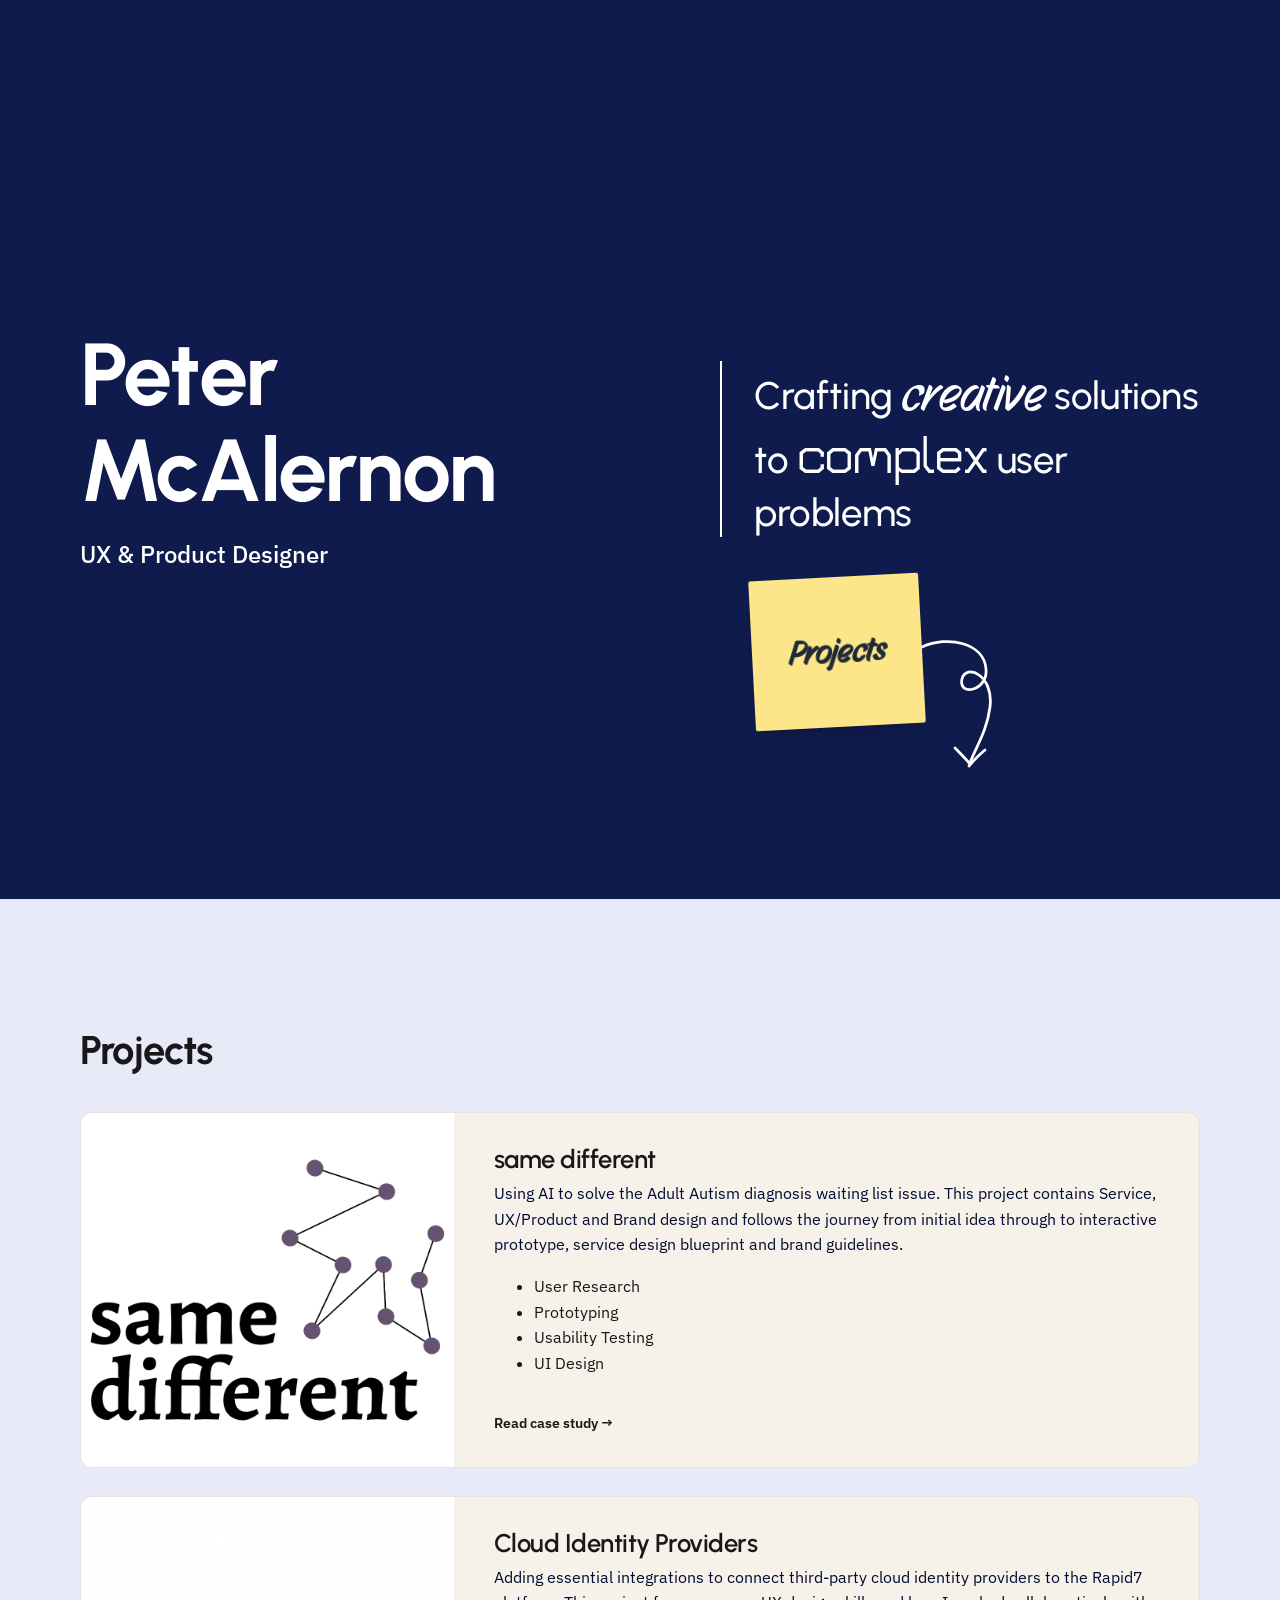
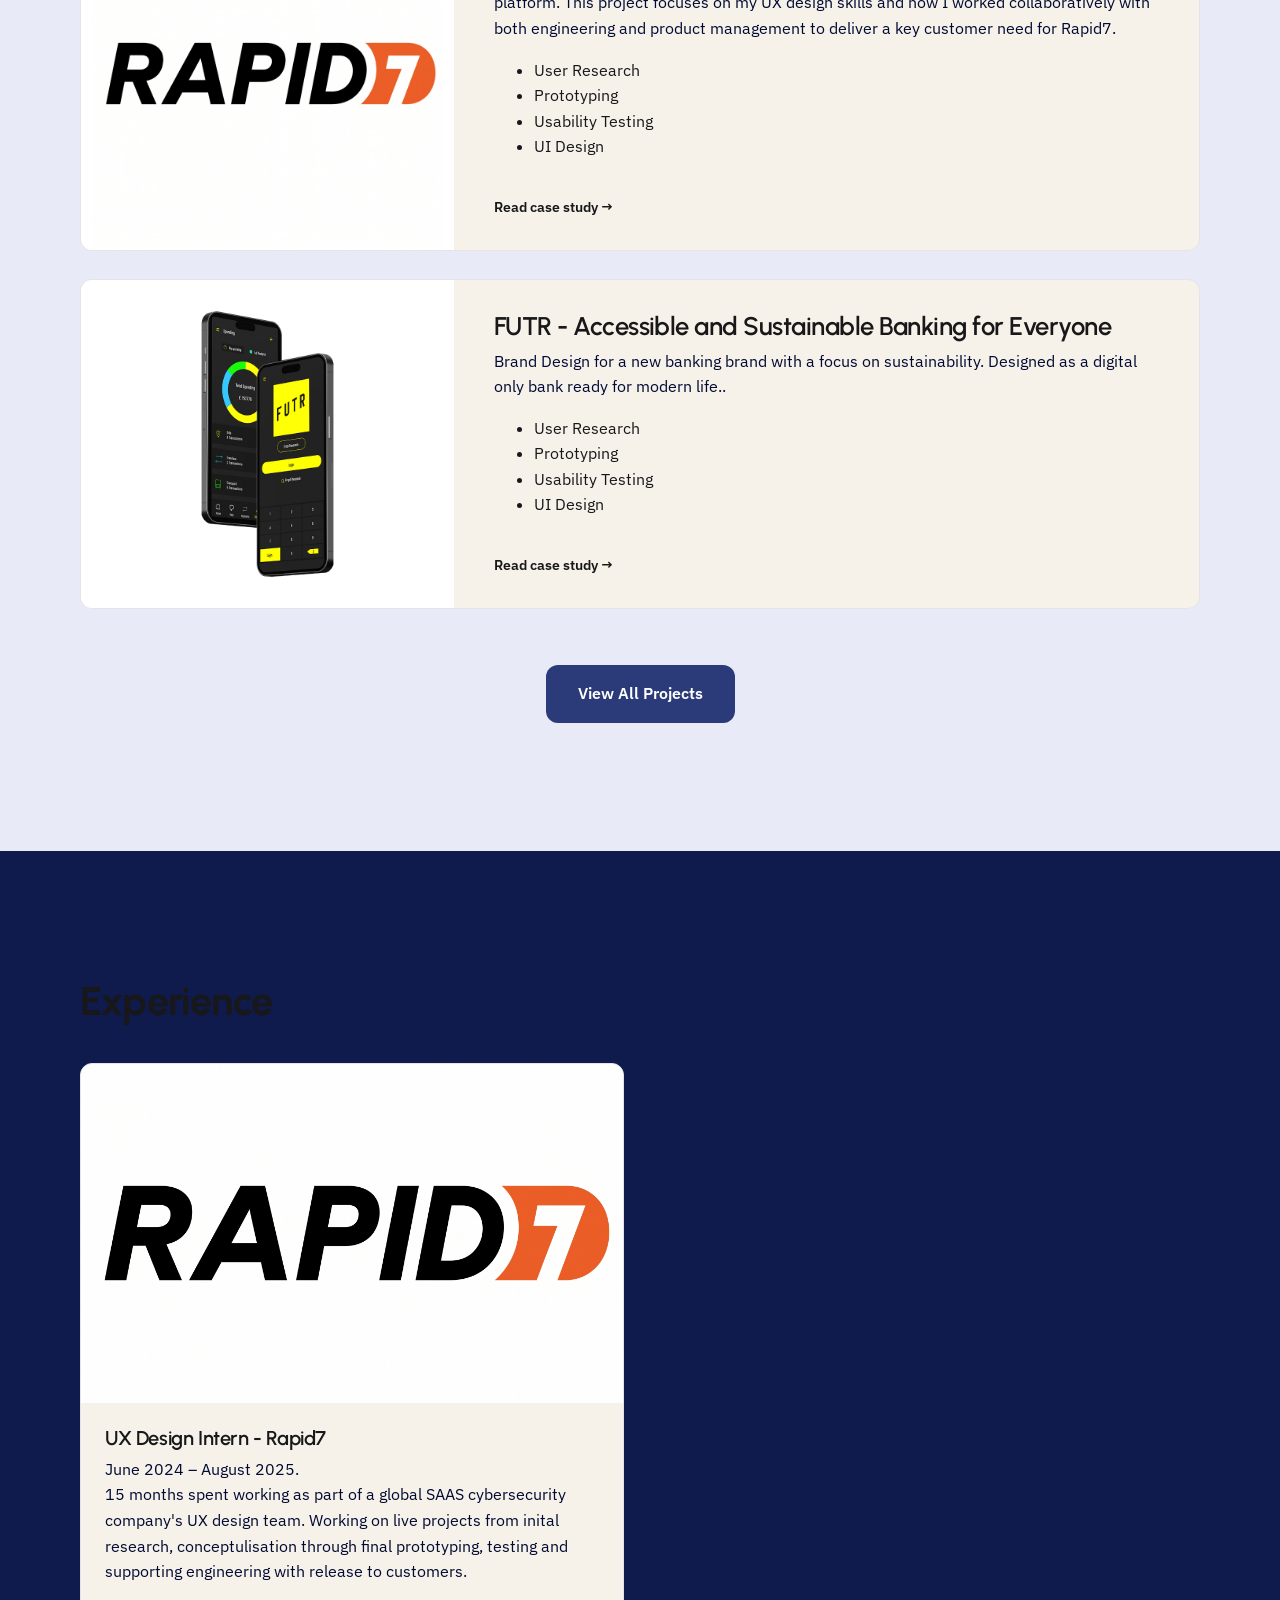
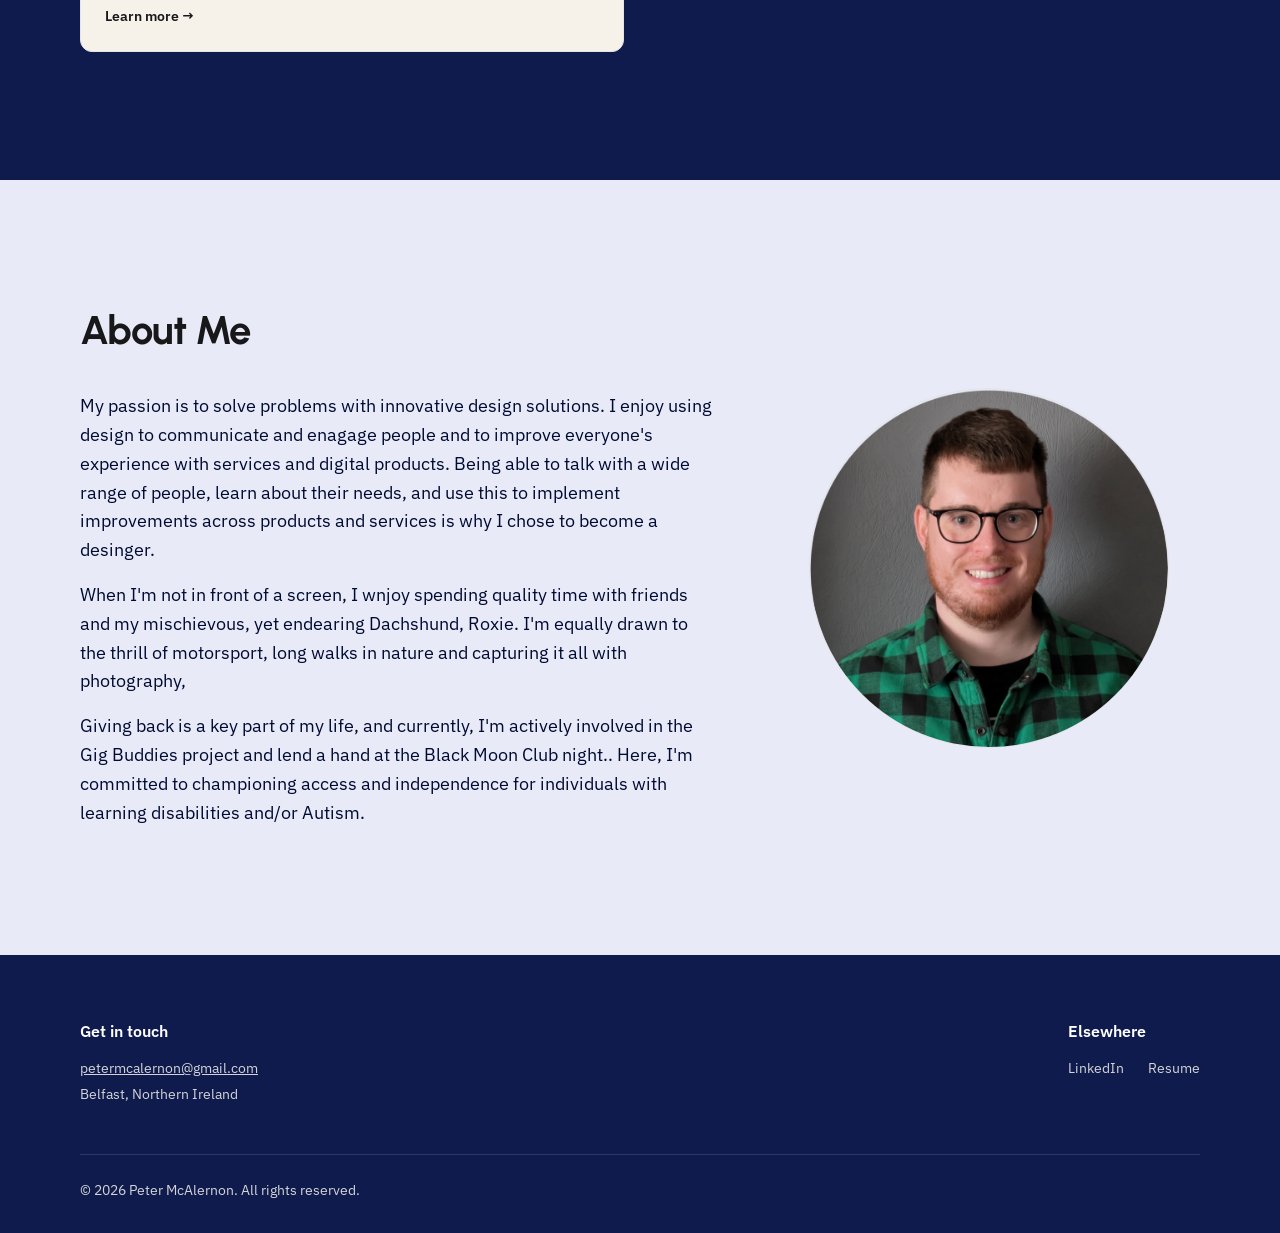
==== commit 4f779f95: "Update index.html" ====
--- a/index.html
+++ b/index.html
@@ -88,6 +88,13 @@
             <div class="card__body">
               <h3 class="card__title">same different</h3> <!-- PLACEHOLDER -->
               <p class="card__text">Using AI to solve the Adult Autism diagnosis waiting list issue. This project contains Service, UX/Product and Brand design and follows the journey from initial idea through to interactive prototype, service design blueprint and brand guidelines.</p> <!-- PLACEHOLDER -->
+               <!-- SKILL TAGS: copy a <li class="tag"> line to add more, delete to remove -->
+              <ul class="card__tags" aria-label="Skills used">
+                <li class="tag">User Research</li>
+                <li class="tag">Prototyping</li>
+                <li class="tag">Usability Testing</li>
+                <li class="tag">UI Design</li>
+              </ul>
               <span class="card__link-label">Read case study →</span>
             </div>
           </a>
@@ -98,6 +105,13 @@
             <div class="card__body">
               <h3 class="card__title">Cloud Identity Providers</h3> <!-- PLACEHOLDER -->
               <p class="card__text">Adding essential integrations to connect third-party cloud identity providers to the Rapid7 platform. This project focuses on my UX design skills and how I worked collaboratively with both engineering and product management to deliver a key customer need for Rapid7.</p> <!-- PLACEHOLDER -->
+               <!-- SKILL TAGS: copy a <li class="tag"> line to add more, delete to remove -->
+              <ul class="card__tags" aria-label="Skills used">
+                <li class="tag">User Research</li>
+                <li class="tag">Prototyping</li>
+                <li class="tag">Usability Testing</li>
+                <li class="tag">UI Design</li>
+              </ul>
               <span class="card__link-label">Read case study →</span>
             </div>
           </a>
@@ -108,6 +122,13 @@
             <div class="card__body">
               <h3 class="card__title">FUTR - Accessible and Sustainable Banking for Everyone</h3> <!-- PLACEHOLDER -->
               <p class="card__text">Brand Design for a new banking brand with a focus on sustainability. Designed as a digital only bank ready for modern life..</p> <!-- PLACEHOLDER -->
+               <!-- SKILL TAGS: copy a <li class="tag"> line to add more, delete to remove -->
+              <ul class="card__tags" aria-label="Skills used">
+                <li class="tag">User Research</li>
+                <li class="tag">Prototyping</li>
+                <li class="tag">Usability Testing</li>
+                <li class="tag">UI Design</li>
+              </ul>
               <span class="card__link-label">Read case study →</span>
             </div>
           </a>
